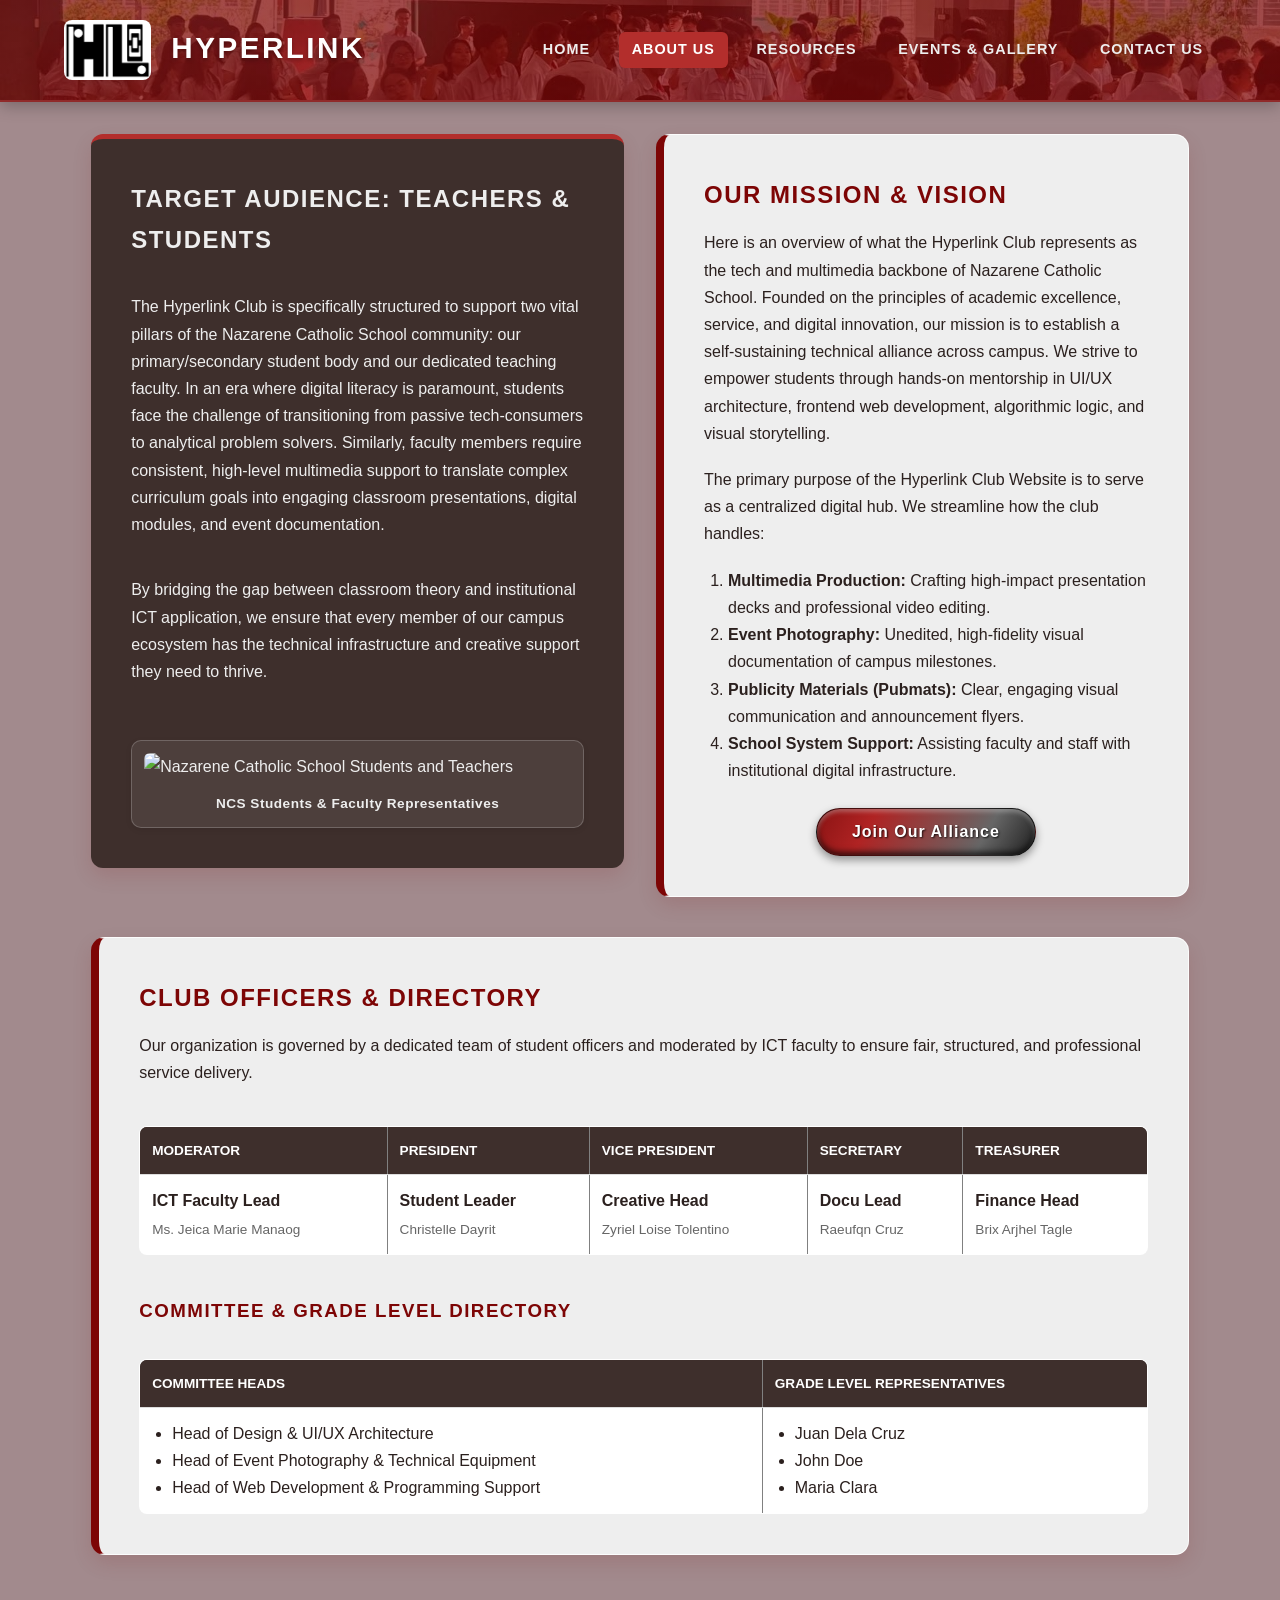
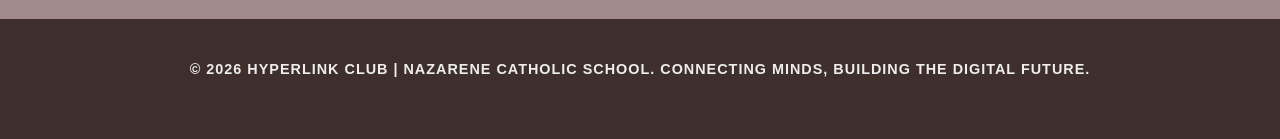
==== about.html @ ba9a2536 "Update about.html" ====
<!DOCTYPE html>
<html lang="en">

<head>
    <meta charset="UTF-8">
    <meta name="viewport" content="width=device-width, initial-scale=1.0">
    <title>About Us | Hyperlink Club</title>
    <link rel="stylesheet" href="styl.css">
</head>

<body>

    <header class="site-header header-title">
        <div class="nav-container">
            <h1 class="site-title">
                <img src="logo.png" alt="Hyperlink Logo" width="auto" height="60"
                    style="vertical-align: middle; margin-right: 10px; border-radius: 8px; box-shadow: var(--shadow-sm);">
                HYPERLINK
            </h1>
            <nav class="main-nav navbar">
                <ul>
                    <li><a href="index.html">Home</a></li>
                    <li><a href="about.html" class="active">About Us</a></li>
                    <li><a href="resource.html">Resources</a></li>
                    <li><a href="gallery.html">Events & Gallery</a></li>
                    <li><a href="contact.html">Contact Us</a></li>
                </ul>
            </nav>
        </div>
    </header>

    <main class="main-content">

        <section id="about" class="two-column-layout" style="margin-bottom: 2.5rem;">

            <div class="content-left"
                style="background-color: var(--charcoal-dark); color: var(--off-white); padding: 2.5rem; border-radius: 12px; box-shadow: var(--shadow-md); border-top: 5px solid var(--red-vibrant);">
                <h2 style="color: var(--off-white);">Target Audience: Teachers & Students</h2>
                <p style="color: var(--off-white);">
                    The Hyperlink Club is specifically structured to support two vital pillars of the Nazarene Catholic
                    School community: our primary/secondary student body and our dedicated teaching faculty. In an era
                    where digital literacy is paramount, students face the challenge of transitioning from passive
                    tech-consumers to analytical problem solvers. Similarly, faculty members require consistent,
                    high-level multimedia support to translate complex curriculum goals into engaging classroom
                    presentations, digital modules, and event documentation.
                </p>
                <p style="color: var(--off-white);">
                    By bridging the gap between classroom theory and institutional ICT application, we ensure that every
                    member of our campus ecosystem has the technical infrastructure and creative support they need to
                    thrive.
                </p>
                <div class="image-container"
                    style="margin-top: 1rem; background-color: rgba(255,255,255,0.08); border-color: rgba(255,255,255,0.2);">
                    <img src="https://scontent.fmnl44-1.fna.fbcdn.net/v/t39.99422-6/725733722_1021134697106529_4122902786500557405_n.png?stp=dst-jpg_tt6&cstp=mx1200x900&ctp=s1200x900&_nc_cat=109&_nc_map=urlgen_bucketless&ccb=1-7&_nc_sid=833d8c&_nc_eui2=AeGZJWx6mBWw-ZmhrmnK2mvR9m3RVGOwu8D2bdFUY7C7wHRscPJVz6vbrNh5SZqfnDd_zvJGqQI50biPmx8lauHF&_nc_ohc=qZi5-eGISecQ7kNvwGzKxgf&_nc_oc=Adq_o-GnCEReU8jndj3gsNJ2CH50PT7NxbwfXi5W77oTIHpeRg7wpluzEMVCXkVW3ty5-Pw9PQcCfEhXJAdJY5VG&_nc_zt=14&_nc_ht=scontent.fmnl44-1.fna&_nc_gid=laD3jkU8Zf3bAKfQllWPxQ&_nc_ss=7b2a8&oh=00_AQFoYLtXf6KvQq4LOKUpG3m71e-12HTDjsuNlLQ_g5bwVQ&oe=6A7E173C" alt="Nazarene Catholic School Students and Teachers">
                    <div class="gallery-caption" style="color: var(--off-white);">NCS Students & Faculty
                        Representatives</div>
                </div>
            </div>

            <div class="visual-right content-section" style="margin-bottom: 0; height: 100%;">
                <h2>Our Mission & Vision</h2>
                <p>
                    Here is an overview of what the Hyperlink Club represents as the tech and multimedia backbone of
                    Nazarene Catholic School. Founded on the principles of academic excellence, service, and digital
                    innovation, our mission is to establish a self-sustaining technical alliance across campus. We
                    strive to empower students through hands-on mentorship in UI/UX architecture, frontend web
                    development, algorithmic logic, and visual storytelling.
                </p>
                <p>
                    The primary purpose of the Hyperlink Club Website is to serve as a centralized digital hub. We
                    streamline how the club handles:
                </p>
                <ol style="margin-left: 1.5rem; margin-top: 0.5rem; margin-bottom: 1.5rem;">
                    <li><strong>Multimedia Production:</strong> Crafting high-impact presentation decks and professional
                        video editing.</li>
                    <li><strong>Event Photography:</strong> Unedited, high-fidelity visual documentation of campus
                        milestones.</li>
                    <li><strong>Publicity Materials (Pubmats):</strong> Clear, engaging visual communication and
                        announcement flyers.</li>
                    <li><strong>School System Support:</strong> Assisting faculty and staff with institutional digital
                        infrastructure.</li>
                </ol>
                <div style="text-align: center; width: 100%;">
                    <a href="contact.html"><button type="button" class="btn">Join Our Alliance</button></a>
                </div>
            </div>

        </section>

        <section id="officers" class="content-section">
            <h2>CLUB OFFICERS & DIRECTORY</h2>
            <p>Our organization is governed by a dedicated team of student officers and moderated by ICT faculty to
                ensure fair, structured, and professional service delivery.</p>

            <div style="overflow-x: auto; margin-top: 1.5rem; margin-bottom: 2.5rem;">
                <table border="1" cellpadding="12" style="width: 100%; border-collapse: collapse; text-align: left; background-color: #ffffff;">
                    <thead>
                        <tr style="background-color: var(--charcoal-dark); color: var(--off-white); ">
                            <th style="padding: 12px;">Moderator</th>
                            <th style="padding: 12px;">President</th>
                            <th style="padding: 12px;">Vice President</th>
                            <th style="padding: 12px;">Secretary</th>
                            <th style="padding: 12px;">Treasurer</th>
                        </tr>
                    </thead>
                    <tbody>
                        <tr>
                            <td style="padding: 12px;"><strong>ICT Faculty Lead</strong><br><span style="font-size: 0.85rem; color: #666;">Ms.
                                    Jeica Marie Manaog</span></td>
                            <td style="padding: 12px;"><strong>Student Leader</strong><br><span style="font-size: 0.85rem; color: #666;">
                                Christelle Dayrit</span></td>
                            <td style="padding: 12px;"><strong>Creative Head</strong><br><span style="font-size: 0.85rem; color: #666;">
                                Zyriel Loise Tolentino</span></td>
                            <td style="padding: 12px;"><strong>Docu Lead</strong><br><span style="font-size: 0.85rem; color: #666;">
                                Raeufqn Cruz</span></td>
                            <td style="padding: 12px;"><strong>Finance Head</strong><br><span style="font-size: 0.85rem; color: #666;">
                                Brix Arjhel Tagle</span></td>
                        </tr>
                    </tbody>
                </table>
            </div>

            <h3>Committee & Grade Level Directory</h3>
            <div style="overflow-x: auto; margin-top: 1rem;">
                <table border="1" cellpadding="12"
                    style="width: 100%; border-collapse: collapse; text-align: left; background-color: #ffffff;">
                    <thead>
                        <tr style="background-color: var(--charcoal-dark); color: var(--off-white);">
                            <th style="padding: 12px;">Committee Heads</th>
                            <th style="padding: 12px;">Grade Level Representatives</th>
                        </tr>
                    </thead>
                    <tbody>
                        <tr>
                            <td style="padding: 12px;">
                                <ul style="margin-left: 1.25rem;">
                                    <li>Head of Design & UI/UX Architecture</li>
                                    <li>Head of Event Photography & Technical Equipment</li>
                                    <li>Head of Web Development & Programming Support</li>
                                </ul>
                            </td>
                            <td style="padding: 12px;">
                                <ul style="margin-left: 1.25rem;">
                                    <li>Juan Dela Cruz</li>
                                    <li>John Doe</li>
                                    <li>Maria Clara</li>
                                </ul>
                            </td>
                        </tr>
                    </tbody>
                </table>
            </div>
        </section>

    </main>

    <footer
        style="background-color: var(--charcoal-dark); color: var(--off-white); text-align: center; padding: 2rem 5%; margin-top: 4rem;">
        <p id="foot">&copy; 2026 Hyperlink Club | Nazarene Catholic School. Connecting Minds, Building the Digital Future.</p>
    </footer>

</body>

</html>
---- styl.css ----
:root {
    /* Color Palette "Dito nalang kayo kumuha guys ng color codes 😊"*/
    --mauve-light: #bc727d;
    --mauve-taupe: #a28a8d;
    --charcoal-dark: #3e2f2c;
    --red-vibrant: #b32e2c;
    --red-deep: #7d0505;
    --off-white: #eeeeee;
    --pure-white: #ffffff;

    --shadow-sm: 0 2px 6px rgba(0, 0, 0, 0.08);
    --shadow-md: 0 8px 20px rgba(125, 5, 5, 0.12);
    --shadow-lg: 0 14px 30px rgba(125, 5, 5, 0.22);
    --transition-fast: 0.25s cubic-bezier(0.4, 0, 0.2, 1);
}

* {
    box-sizing: border-box;
    margin: 0;
    padding: 0;
}

body {
    font-family: "Lucida Sans", "Lucida Sans Regular", "Lucida Grande", Geneva, sans-serif;
    background-color: var(--mauve-taupe);
    color: #2b201e;
    line-height: 1.7;
    font-size: 16px;
    -webkit-font-smoothing: antialiased;
    overflow-x: hidden;
}

h1, h2, h3, h4, h5, h6 {
    font-family: "Lucida Sans", "Lucida Sans Regular", "Lucida Grande", Geneva, sans-serif;
    color: var(--red-deep);
    font-weight: 700;
    text-transform: uppercase;
    letter-spacing: 1.5px;
    margin-bottom: 0.85rem;
}

p {
    margin-bottom: 1.2rem;
    color: inherit;
}

a {
    color: inherit;
    text-decoration: none;
    transition: opacity var(--transition-fast);
}

/* HEADER & TOP NAVIGATION */
.site-header {
    background-color: var(--red-deep);
    color: var(--off-white);
    padding: 0; 
    position: sticky;
    top: 0;
    z-index: 1000;
    box-shadow: 0 4px 15px rgba(0, 0, 0, 0.25);
    border-bottom: 2px solid rgba(255, 255, 255, 0.15);
    width: 100%;
}

.nav-container {
    display: flex;
    justify-content: space-between;
    align-items: center;
    width: 100%;
    min-height: 90px; 
    padding: 1.25rem 5%; 

    /* Background Image & Overlay */
    background-image: 
        linear-gradient(rgba(125, 5, 5, 0.70), rgba(125, 5, 5, 0.70)), 
        url('event.jpg');
    background-size: cover;        
    background-position: center;     
    background-repeat: no-repeat;
    background-color: var(--red-deep);
}

.site-title {
    color: var(--pure-white);
    font-size: 1.85rem;
    font-weight: 700;
    text-transform: uppercase;
    letter-spacing: 2.5px;
    margin: 0;
    text-shadow: 0 2px 4px rgba(0, 0, 0, 0.3);
    white-space: nowrap; 
}

.main-nav ul {
    display: flex;
    list-style: none;
    gap: 1rem;
    align-items: center;
    margin: 0;
    padding: 0;
}

.main-nav a, #foot {
    color: var(--off-white);
    font-weight: 700;
    font-size: 0.9rem;
    text-transform: uppercase;
    letter-spacing: 1px;
    padding: 0.6rem 0.8rem;
    border-radius: 6px;
    transition: background-color var(--transition-fast), color var(--transition-fast);
    display: inline-block;
    white-space: nowrap; 
    line-height: 1.2; 
    text-align: center;
}

.main-nav a:hover,
.main-nav a.active {
    background-color: var(--red-vibrant);
    color: var(--pure-white);
}

/* BUTTON STYLES */
.btn,
button,
input[type="submit"],
input[type="button"] {
    position: relative;
    display: inline-block;
    padding: 0.85rem 2.2rem;
    font-family: "Lucida Sans", "Lucida Sans Regular", "Lucida Grande", Geneva, sans-serif;
    font-size: 1rem;
    font-weight: 800;
    text-transform: capitalize;
    letter-spacing: 1px;
    color: var(--pure-white);
    text-shadow: 1px 1px 2px rgba(0, 0, 0, 0.8);
    border: 1px solid rgba(0, 0, 0, 0.6); 
    border-radius: 25px; 
    cursor: pointer;
    overflow: hidden;
    z-index: 1;

    background: linear-gradient(120deg, #8a1313 0%, #b02323 25%, #666666 75%, #1f1f1f 100%);
    box-shadow:
        0 4px 8px rgba(0, 0, 0, 0.4), 
        inset 0 3px 4px rgba(255, 255, 255, 0.3), 
        inset 0 -3px 6px rgba(0, 0, 0, 0.7); 

    transition: transform 0.2s ease, box-shadow 0.2s ease, filter 0.2s ease;
}

.btn:hover,
button:hover,
input[type="submit"]:hover,
input[type="button"]:hover {
    filter: brightness(1.15);
    transform: translateY(-2px);
}

.btn:active,
button:active {
    transform: translateY(0);
}

/* MAIN LAYOUT */
.main-content {
    max-width: 1200px;
    margin: 2rem auto;
    padding: 0 4%;
}

.content-section {
    background-color: var(--off-white);
    color: #2b201e;
    padding: 2.5rem;
    border-radius: 14px;
    box-shadow: var(--shadow-md);
    margin-bottom: 2.5rem;
    border: 1px solid rgba(255, 255, 255, 0.8);
    border-left: 8px solid var(--red-deep);
}

/* DARK CARD */
.content-section.dark-card {
    background-color: var(--charcoal-dark);
    color: var(--off-white);
    border-left: 8px solid var(--red-vibrant);
}

.content-section.dark-card h1,
.content-section.dark-card h2,
.content-section.dark-card h3 {
    color: var(--off-white);
}

/* GALLERY & CARDS */
.image-container,
.gallery-card {
    background-color: var(--pure-white);
    padding: 0.75rem;
    border-radius: 10px;
    box-shadow: var(--shadow-sm);
    border: 1px solid rgba(0, 0, 0, 0.05);
    width: 100%;
    transition: transform var(--transition-fast), box-shadow var(--transition-fast);
}

.image-container img,
.gallery-card img {
    width: 100%;
    height: auto;
    display: block;
    border-radius: 6px;
    object-fit: cover;
}

.gallery-caption {
    margin-top: 0.75rem;
    font-size: 0.85rem;
    font-weight: 700;
    text-align: center;
    color: var(--red-deep);
    letter-spacing: 0.5px;
}

/* TWO-COLUMN LAYOUT */
.two-column-layout {
    display: grid;
    grid-template-columns: 1fr 1fr;
    gap: 2rem;
    align-items: start;
}

.content-left, .content-right {
    display: flex;
    flex-direction: column;
    gap: 1.2rem;
}

/* TABLE STYLING */
table {
    width: 100%;
    border-collapse: collapse;
    margin-top: 1rem;
    background-color: var(--pure-white);
    border-radius: 8px;
    overflow: hidden;
}

th, td {
    padding: 0.75rem 1rem;
    text-align: left;
    border-bottom: 1px solid #ddd;
}

th {
    background-color: var(--charcoal-dark);
    color: var(--pure-white);
    font-size: 0.85rem;
    text-transform: uppercase;
}

/* RESPONSIVE DESIGN */
@media screen and (max-width: 768px) {
    .nav-container {
        flex-direction: column;
        gap: 1rem;
        padding: 1rem;
        text-align: center;
    }

    .site-title {
        font-size: 1.5rem;
    }

    .main-nav ul {
        flex-wrap: wrap;
        justify-content: center;
        gap: 0.5rem;
    }

    .main-nav a {
        font-size: 0.8rem;
        padding: 0.4rem 0.6rem;
    }

    .two-column-layout {
        grid-template-columns: 1fr;
        gap: 1.5rem;
    }

    .content-section {
        padding: 1.5rem 1.25rem;
        border-left-width: 5px;
    }

    table {
        display: block;
        overflow-x: auto;
        white-space: nowrap;
    }
}
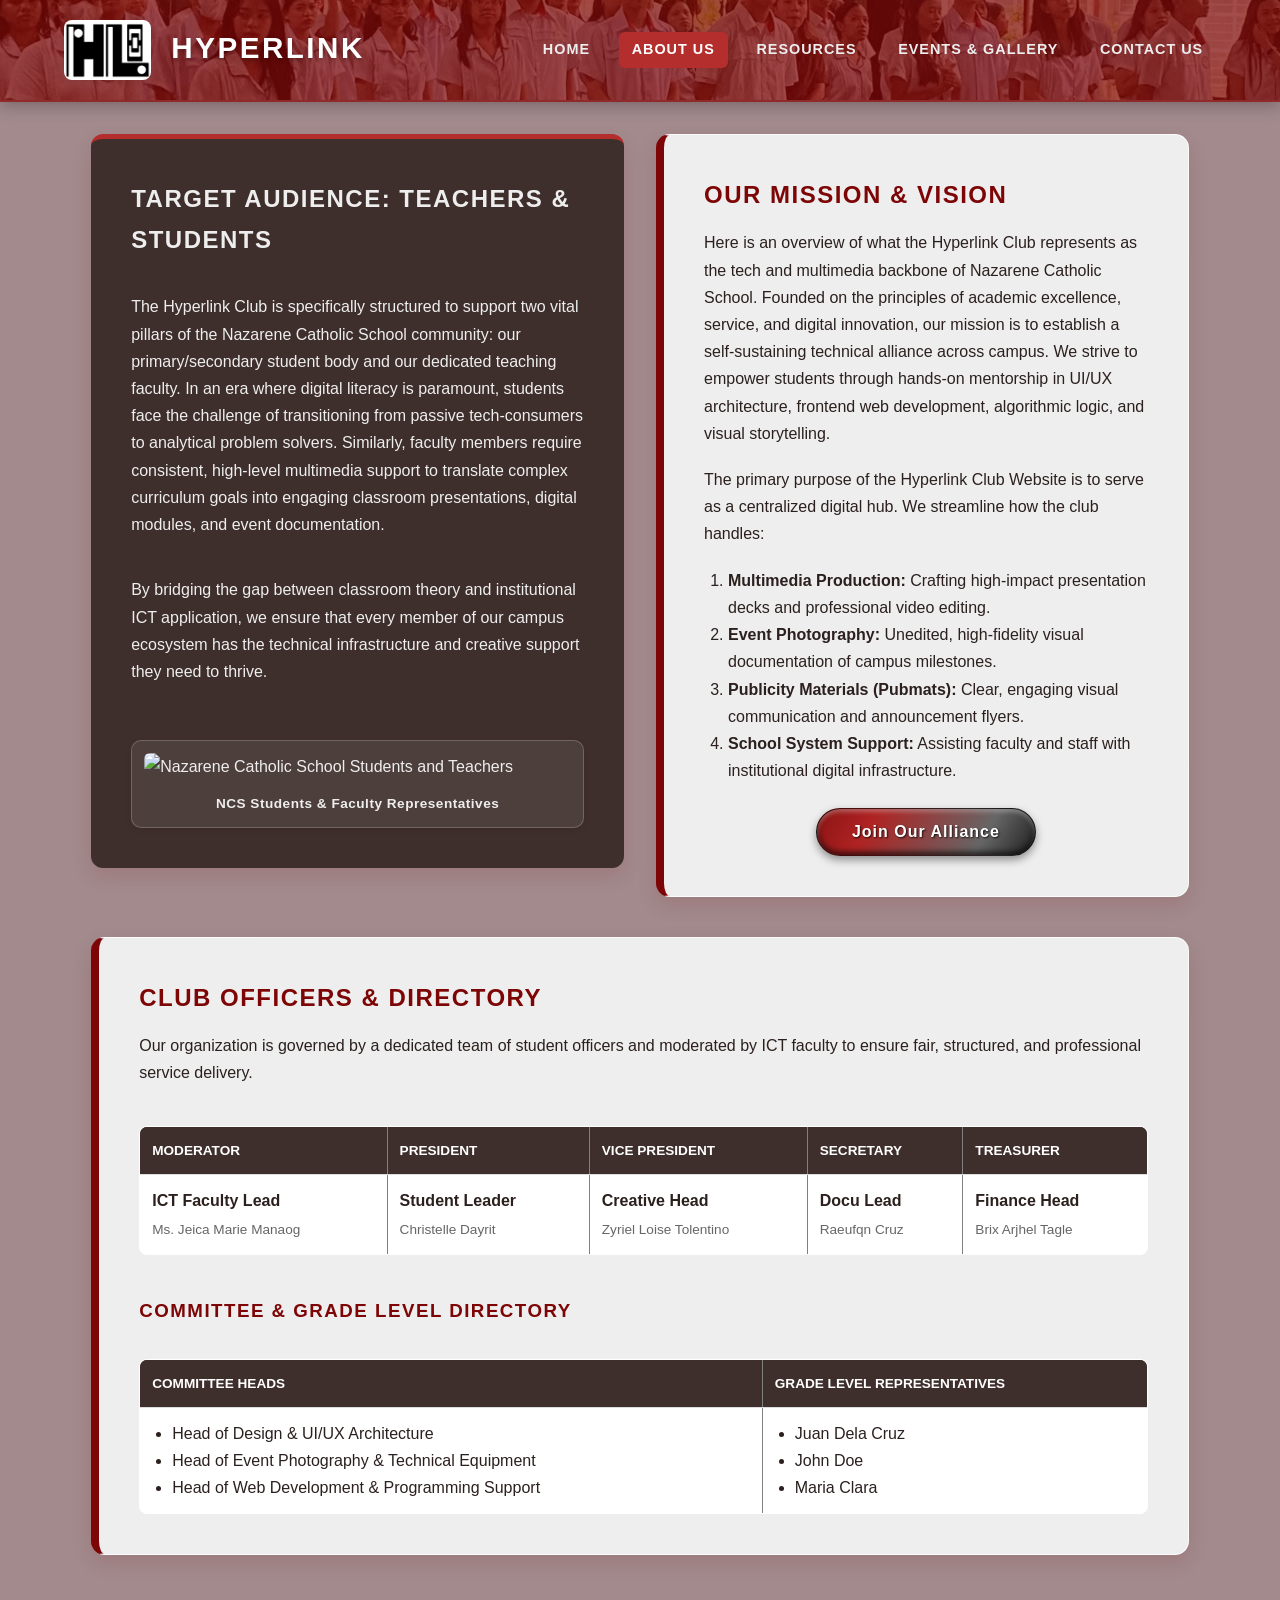
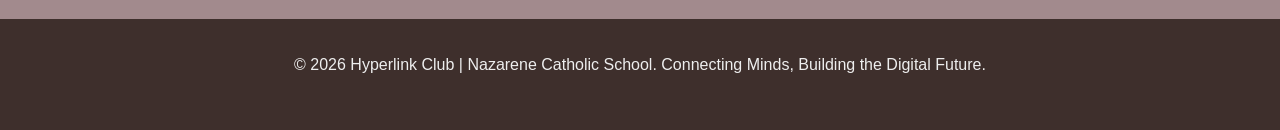
==== commit 057a108f: "Update about.html" ====
--- a/about.html
+++ b/about.html
@@ -5,6 +5,7 @@
     <meta charset="UTF-8">
     <meta name="viewport" content="width=device-width, initial-scale=1.0">
     <title>About Us | Hyperlink Club</title>
+    <link rel="icon" type="image/png" href="favicon.png">
     <link rel="stylesheet" href="styl.css">
 </head>
 
--- a/styl.css
+++ b/styl.css
@@ -70,11 +70,11 @@
     width: 100%;
     min-height: 90px; 
     padding: 1.25rem 5%; 
-
-    /* Background Image & Overlay */
+    
+    /*Overlay*/
     background-image: 
         linear-gradient(rgba(125, 5, 5, 0.70), rgba(125, 5, 5, 0.70)), 
-        url('event.jpg');
+        url('nav.jpg');
     background-size: cover;        
     background-position: center;     
     background-repeat: no-repeat;
@@ -101,7 +101,7 @@
     padding: 0;
 }
 
-.main-nav a, #foot {
+.main-nav a {
     color: var(--off-white);
     font-weight: 700;
     font-size: 0.9rem;
@@ -183,7 +183,7 @@
     border-left: 8px solid var(--red-deep);
 }
 
-/* DARK CARD */
+/* Brown CARD */
 .content-section.dark-card {
     background-color: var(--charcoal-dark);
     color: var(--off-white);
@@ -206,6 +206,13 @@
     border: 1px solid rgba(0, 0, 0, 0.05);
     width: 100%;
     transition: transform var(--transition-fast), box-shadow var(--transition-fast);
+    overflow: hidden; 
+}
+
+.image-container:hover,
+.gallery-card:hover {
+    transform: translateY(-5px);
+    box-shadow: var(--shadow-lg);
 }
 
 .image-container img,
@@ -215,6 +222,13 @@
     display: block;
     border-radius: 6px;
     object-fit: cover;
+    transition: transform var(--transition-fast); /* Smooth zoom transition */
+}
+
+/* Zooms the image */
+.image-container:hover img,
+.gallery-card:hover img {
+    transform: scale(1.05);
 }
 
 .gallery-caption {
@@ -263,7 +277,6 @@
     text-transform: uppercase;
 }
 
-/* RESPONSIVE DESIGN */
 @media screen and (max-width: 768px) {
     .nav-container {
         flex-direction: column;
@@ -302,4 +315,12 @@
         overflow-x: auto;
         white-space: nowrap;
     }
-}
+    #logo-meaning .gallery-card {
+        width: 100% !important;
+        max-width: 100% !important;
+    }
+
+    #logo-meaning .gallery-card img {
+        max-height: 350px;
+    }
+}
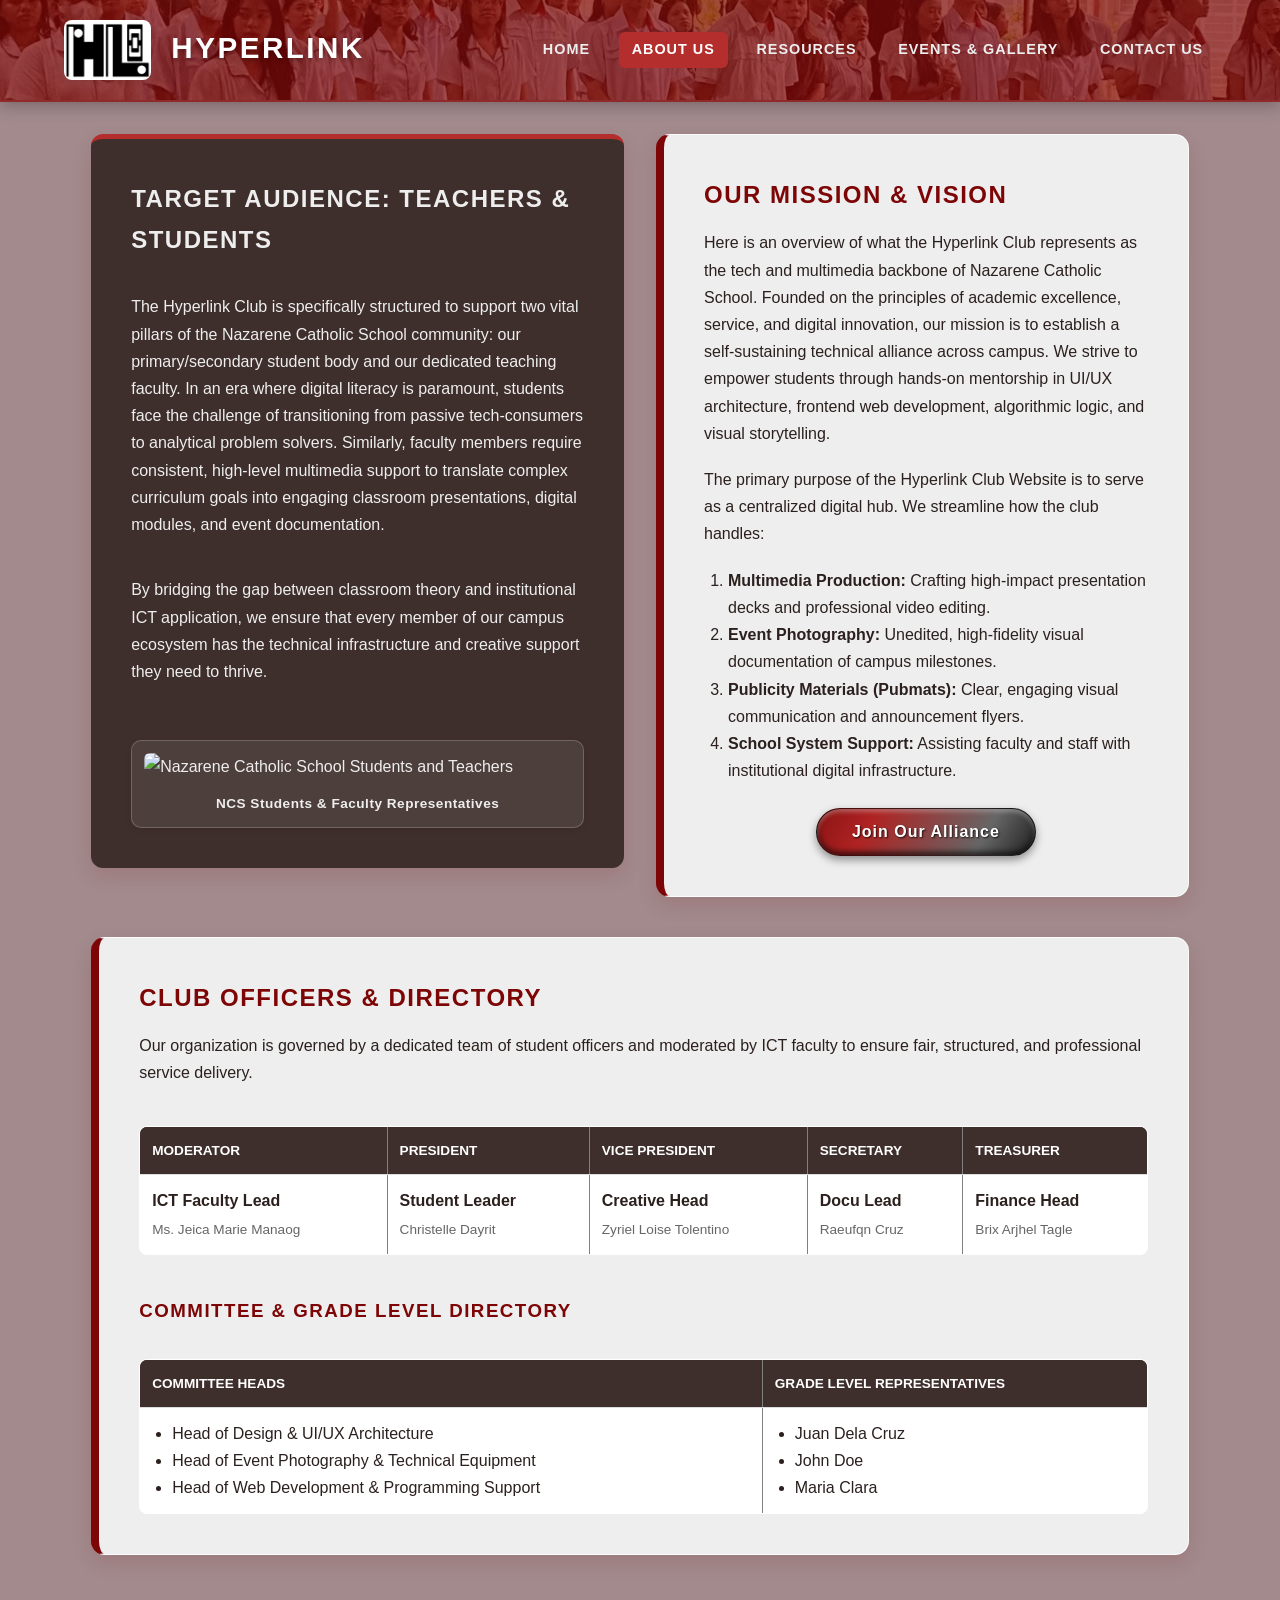
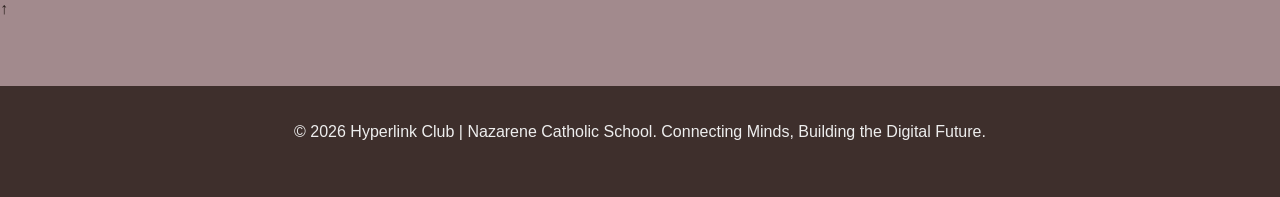
==== commit 1711945d: "Update about.html" ====
--- a/about.html
+++ b/about.html
@@ -20,7 +20,7 @@
             </h1>
             <nav class="main-nav navbar">
                 <ul>
-                    <li><a href="index.html">Home</a></li>
+                    <li><a href="/hyperlink/">Home</a></li>
                     <li><a href="about.html" class="active">About Us</a></li>
                     <li><a href="resource.html">Resources</a></li>
                     <li><a href="gallery.html">Events & Gallery</a></li>
@@ -154,7 +154,7 @@
         </section>
 
     </main>
-
+<a href="#top" class="back-to-top">↑</a>
     <footer
         style="background-color: var(--charcoal-dark); color: var(--off-white); text-align: center; padding: 2rem 5%; margin-top: 4rem;">
         <p id="foot">&copy; 2026 Hyperlink Club | Nazarene Catholic School. Connecting Minds, Building the Digital Future.</p>
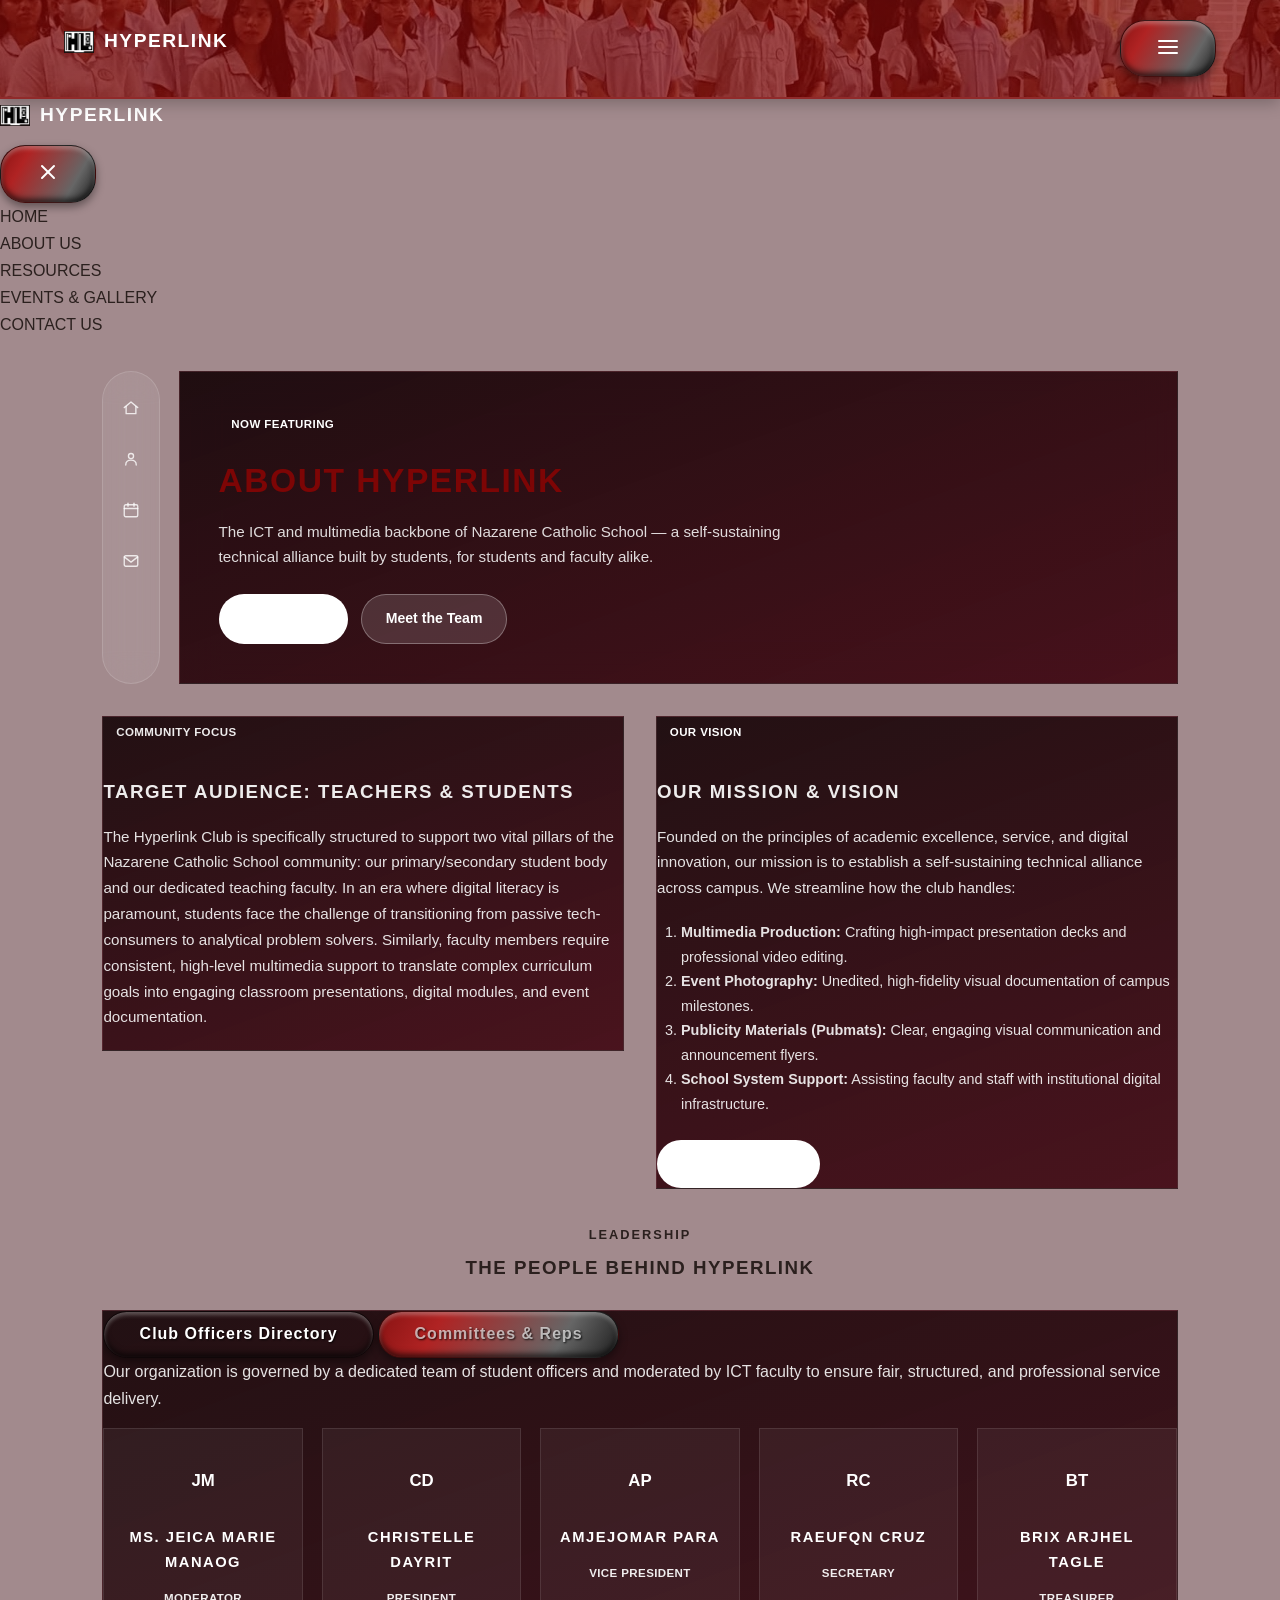
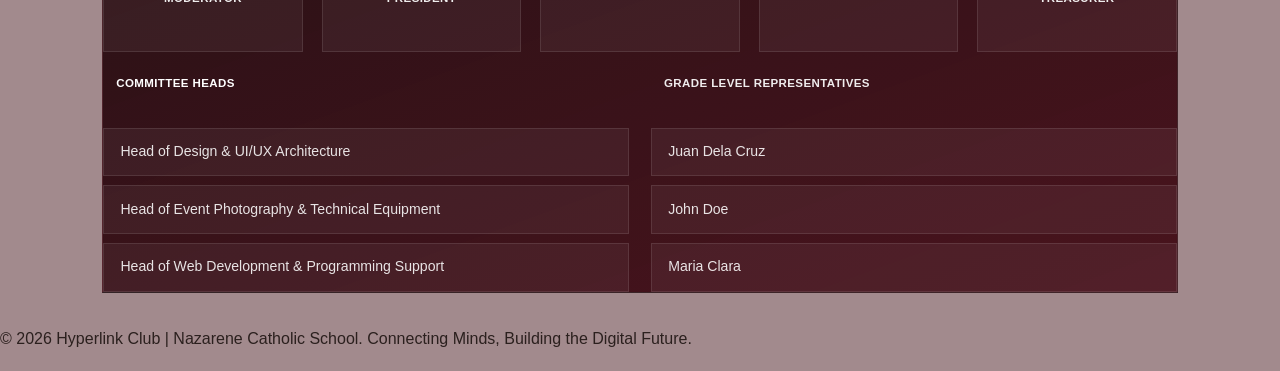
==== commit 6d1c231d: "Update about.html" ====
--- a/about.html
+++ b/about.html
@@ -1,165 +1,294 @@
 <!DOCTYPE html>
 <html lang="en">
-
 <head>
-    <meta charset="UTF-8">
-    <meta name="viewport" content="width=device-width, initial-scale=1.0">
-    <title>About Us | Hyperlink Club</title>
-    <link rel="icon" type="image/png" href="favicon.png">
-    <link rel="stylesheet" href="styl.css">
+  <meta charset="utf-8">
+  <meta name="viewport" content="width=device-width, initial-scale=1.0">
+  <title>About | Hyperlink Club</title>
+  <link href="styl.css" rel="stylesheet">
+  <script defer src="script.js"></script>
+
+  <style>
+    .section-label {
+      text-align: center; text-transform: uppercase; letter-spacing: 2px;
+      font-size: .8rem; font-weight: bold; color: var(--maroon-primary);
+      margin: 2.2rem 0 .4rem;
+    }
+    .section-title { text-align: center; margin-bottom: 1.6rem; color: var(--maroon-deep); }
+
+    /* ---------- Floating hero + dock ---------- */
+    .spatial-hero { display: flex; gap: 1.2rem; align-items: stretch; margin-bottom: 2rem; }
+
+    .spatial-dock {
+      display: flex; flex-direction: column; gap: .8rem;
+      background: rgba(255,255,255,0.07);
+      backdrop-filter: blur(14px); -webkit-backdrop-filter: blur(14px);
+      border: 1px solid rgba(255,255,255,0.14);
+      border-radius: 999px; padding: 1.1rem .55rem; align-items: center;
+      box-shadow: var(--glass-shadow);
+    }
+    .spatial-dock a {
+      width: 38px; height: 38px; border-radius: 50%;
+      display: flex; align-items: center; justify-content: center;
+      color: rgba(255,255,255,0.8); transition: var(--transition);
+    }
+    .spatial-dock a:hover { background: var(--maroon-vibrant); color: #fff; }
+
+    .spatial-hero-content {
+      flex: 1; position: relative; overflow: hidden; min-height: 300px;
+      display: flex; flex-direction: column; justify-content: center;
+      padding: 2.4rem; border-radius: var(--radius-lg); color: #fff;
+      background: linear-gradient(160deg, rgba(20,3,6,0.92), rgba(59,0,11,0.88));
+      backdrop-filter: blur(18px); -webkit-backdrop-filter: blur(18px);
+      border: 1px solid rgba(255,255,255,0.08); box-shadow: var(--glass-shadow);
+    }
+    .spatial-hero-content::before,
+    .spatial-hero-content::after {
+      content: ""; position: absolute; width: 280px; height: 280px;
+      border-radius: 50%; filter: blur(75px); z-index: 0;
+    }
+    .spatial-hero-content::before { background: var(--maroon-vibrant); opacity: .5; top: -70px; right: -50px; }
+    .spatial-hero-content::after  { background: var(--maroon-light);   opacity: .16; bottom: -90px; left: 8%; }
+    .spatial-hero-content > * { position: relative; z-index: 1; }
+    .spatial-hero-content h2 { font-size: 2.1rem; margin: .8rem 0 .6rem; }
+    .spatial-hero-content p  { color: rgba(255,255,255,0.85); max-width: 600px; font-size: .95rem; margin-bottom: 1.5rem; }
+
+    /* ---------- Chips / tags ---------- */
+    .chip {
+      display: inline-flex; align-items: center; gap: .4rem;
+      padding: .3rem .8rem; border-radius: 999px; font-size: .72rem;
+      font-weight: bold; letter-spacing: .4px; text-transform: uppercase;
+      width: fit-content;
+    }
+    .chip-vibrant { background: var(--maroon-vibrant); color: #fff; }
+    .chip-primary { background: var(--maroon-primary); color: #fff; }
+    .chip-cream   { background: var(--maroon-light);   color: var(--maroon-deep); }
+
+    /* ---------- Pill buttons ---------- */
+    .pill-actions { display: flex; gap: .8rem; flex-wrap: wrap; }
+    .pill-btn {
+      display: inline-flex; align-items: center; gap: .5rem;
+      padding: .75rem 1.5rem; border-radius: 999px; font-weight: bold;
+      font-size: .88rem; text-decoration: none; border: none; cursor: pointer;
+      transition: var(--transition);
+    }
+    .pill-btn.solid { background: #fff; color: var(--maroon-deep); }
+    .pill-btn.ghost { background: rgba(255,255,255,0.14); color: #fff; border: 1px solid rgba(255,255,255,0.3); }
+    .pill-btn:hover { transform: translateY(-2px); }
+
+    /* ---------- Dark floating info panels ---------- */
+    .glass-panel.spatial-panel {
+      position: relative; overflow: hidden;
+      background: linear-gradient(160deg, rgba(20,3,6,0.9), rgba(59,0,11,0.86));
+      color: rgba(255,255,255,0.92);
+      border: 1px solid rgba(255,255,255,0.08);
+    }
+    .glass-panel.spatial-panel::before {
+      content: ""; position: absolute; width: 180px; height: 180px;
+      border-radius: 50%; background: var(--maroon-vibrant); opacity: .22;
+      filter: blur(60px); top: -50px; right: -30px; z-index: 0; pointer-events: none;
+    }
+    .glass-panel.spatial-panel > * { position: relative; z-index: 1; }
+    .glass-panel.spatial-panel p,
+    .glass-panel.spatial-panel li,
+    .glass-panel.spatial-panel strong { color: rgba(255,255,255,0.88); }
+    .glass-panel.spatial-panel .chip { margin-bottom: 1rem; }
+    .glass-panel.spatial-panel .tab-btn { color: rgba(255,255,255,0.65); }
+    .glass-panel.spatial-panel .tab-btn.active { background: var(--maroon-vibrant); color: #fff; }
+    .glass-panel.spatial-panel .tab-buttons { border-bottom-color: rgba(255,255,255,0.12); }
+
+    /* ---------- Officer "cast" cards ---------- */
+    .cast-grid { display: grid; grid-template-columns: repeat(auto-fit, minmax(170px, 1fr)); gap: 1.2rem; margin-top: 1rem; }
+    .cast-card {
+      background: rgba(255,255,255,0.05); border: 1px solid rgba(255,255,255,0.1);
+      border-radius: var(--radius-md); padding: 1.4rem 1rem; text-align: center;
+      transition: var(--transition);
+    }
+    .cast-card:hover { transform: translateY(-4px); box-shadow: var(--glass-shadow); }
+    .cast-avatar {
+      width: 60px; height: 60px; border-radius: 50%; margin: 0 auto .8rem;
+      display: flex; align-items: center; justify-content: center;
+      color: #fff; font-weight: bold; font-size: 1.05rem;
+    }
+    .cast-card h5 { font-size: .92rem; margin-bottom: .5rem; color: #fff; }
+    .cast-card .chip { margin: 0 auto; }
+
+    /* ---------- Committee lists ---------- */
+    .committee-grid { display: grid; grid-template-columns: repeat(auto-fit, minmax(240px, 1fr)); gap: 1.4rem; margin-top: 1rem; }
+    .committee-list { list-style: none; display: flex; flex-direction: column; gap: .6rem; margin-top: .8rem; }
+    .committee-list li {
+      background: rgba(255,255,255,0.05); border: 1px solid rgba(255,255,255,0.1);
+      border-radius: var(--radius-sm); padding: .7rem 1rem; font-size: .88rem;
+    }
+
+    /* ---------- Responsive ---------- */
+    @media (max-width: 760px) {
+      .spatial-hero { flex-direction: column; }
+      .spatial-dock { flex-direction: row; width: fit-content; margin: 0 auto; border-radius: 999px; }
+      .spatial-hero-content { padding: 1.8rem; min-height: auto; }
+      .spatial-hero-content h2 { font-size: 1.6rem; }
+    }
+  </style>
 </head>
-
 <body>
-
-    <header class="site-header header-title">
-        <div class="nav-container">
-            <h1 class="site-title">
-                <img src="logo.png" alt="Hyperlink Logo" width="auto" height="60"
-                    style="vertical-align: middle; margin-right: 10px; border-radius: 8px; box-shadow: var(--shadow-sm);">
-                HYPERLINK
-            </h1>
-            <nav class="main-nav navbar">
-                <ul>
-                    <li><a href="/hyperlink/">Home</a></li>
-                    <li><a href="about.html" class="active">About Us</a></li>
-                    <li><a href="resource.html">Resources</a></li>
-                    <li><a href="gallery.html">Events & Gallery</a></li>
-                    <li><a href="contact.html">Contact Us</a></li>
-                </ul>
-            </nav>
+  <header class="site-header">
+  <div class="nav-container">
+    <h1 style="color:#fff; font-size:1.2rem; display:flex; align-items:center; gap:10px;">
+      <img src="logo.png" alt="HL Logo" style="width:30px;"> HYPERLINK
+    </h1>
+    
+    <!-- Hamburger Button -->
+    <button class="hamburger-btn" aria-label="Open Menu">
+      <svg width="24" height="24" viewBox="0 0 24 24" fill="none" stroke="currentColor" stroke-width="2" stroke-linecap="round" stroke-linejoin="round">
+        <line x1="3" y1="12" x2="21" y2="12"></line>
+        <line x1="3" y1="6" x2="21" y2="6"></line>
+        <line x1="3" y1="18" x2="21" y2="18"></line>
+      </svg>
+    </button>
+  </div>
+</header>
+
+<!-- Full-Screen Overlay Menu -->
+<div class="overlay-menu">
+  <div class="overlay-header">
+    <h1 style="color:#fff; font-size:1.2rem; display:flex; align-items:center; gap:10px;">
+      <img src="logo.png" alt="HL Logo" style="width:30px;"> HYPERLINK
+    </h1>
+    <button class="close-btn" aria-label="Close Menu">
+      <svg width="24" height="24" viewBox="0 0 24 24" fill="none" stroke="currentColor" stroke-width="2" stroke-linecap="round" stroke-linejoin="round">
+        <line x1="18" y1="6" x2="6" y2="18"></line>
+        <line x1="6" y1="6" x2="18" y2="18"></line>
+      </svg>
+    </button>
+  </div>
+  <nav class="overlay-nav">
+    <ul>
+      <!-- Note: Move the class="active" depending on the current file -->
+      <li><a href="index.html">HOME</a></li>
+      <li><a href="about.html" class="active">ABOUT US</a></li>
+      <li><a href="resource.html">RESOURCES</a></li>
+      <li><a href="gallery.html">EVENTS & GALLERY</a></li>
+      <li><a href="contact.html">CONTACT US</a></li>
+    </ul>
+  </nav>
+</div>
+
+
+  <main class="main-content">
+    <section class="spatial-hero">
+      <nav class="spatial-dock" aria-label="Quick links">
+        <a href="index.html" title="Home">
+          <svg width="18" height="18" viewBox="0 0 24 24" fill="none" stroke="currentColor" stroke-width="1.8" stroke-linecap="round" stroke-linejoin="round"><path d="M3 11.5L12 4l9 7.5"/><path d="M5.5 10v9.5h13V10"/></svg>
+        </a>
+        <a href="#officers-directory" title="Meet the Officers">
+          <svg width="18" height="18" viewBox="0 0 24 24" fill="none" stroke="currentColor" stroke-width="1.8" stroke-linecap="round" stroke-linejoin="round"><circle cx="12" cy="8" r="3.4"/><path d="M5 20c0-4 3-6.5 7-6.5s7 2.5 7 6.5"/></svg>
+        </a>
+        <a href="gallery.html" title="Events & Gallery">
+          <svg width="18" height="18" viewBox="0 0 24 24" fill="none" stroke="currentColor" stroke-width="1.8" stroke-linecap="round" stroke-linejoin="round"><rect x="3" y="5" width="18" height="16" rx="2"/><line x1="3" y1="10" x2="21" y2="10"/><line x1="8" y1="3" x2="8" y2="7"/><line x1="16" y1="3" x2="16" y2="7"/></svg>
+        </a>
+        <a href="contact.html" title="Contact Us">
+          <svg width="18" height="18" viewBox="0 0 24 24" fill="none" stroke="currentColor" stroke-width="1.8" stroke-linecap="round" stroke-linejoin="round"><rect x="3" y="5" width="18" height="14" rx="2"/><path d="M3 6.5l9 7 9-7"/></svg>
+        </a>
+      </nav>
+
+      <div class="spatial-hero-content">
+        <span class="chip chip-vibrant">Now Featuring</span>
+        <h2>About Hyperlink</h2>
+        <p>The ICT and multimedia backbone of Nazarene Catholic School — a self-sustaining technical alliance built by students, for students and faculty alike.</p>
+        <div class="pill-actions">
+          <a href="#mission" class="pill-btn solid">Our Mission</a>
+          <a href="#officers-directory" class="pill-btn ghost">Meet the Team</a>
         </div>
-    </header>
-
-    <main class="main-content">
-
-        <section id="about" class="two-column-layout" style="margin-bottom: 2.5rem;">
-
-            <div class="content-left"
-                style="background-color: var(--charcoal-dark); color: var(--off-white); padding: 2.5rem; border-radius: 12px; box-shadow: var(--shadow-md); border-top: 5px solid var(--red-vibrant);">
-                <h2 style="color: var(--off-white);">Target Audience: Teachers & Students</h2>
-                <p style="color: var(--off-white);">
-                    The Hyperlink Club is specifically structured to support two vital pillars of the Nazarene Catholic
-                    School community: our primary/secondary student body and our dedicated teaching faculty. In an era
-                    where digital literacy is paramount, students face the challenge of transitioning from passive
-                    tech-consumers to analytical problem solvers. Similarly, faculty members require consistent,
-                    high-level multimedia support to translate complex curriculum goals into engaging classroom
-                    presentations, digital modules, and event documentation.
-                </p>
-                <p style="color: var(--off-white);">
-                    By bridging the gap between classroom theory and institutional ICT application, we ensure that every
-                    member of our campus ecosystem has the technical infrastructure and creative support they need to
-                    thrive.
-                </p>
-                <div class="image-container"
-                    style="margin-top: 1rem; background-color: rgba(255,255,255,0.08); border-color: rgba(255,255,255,0.2);">
-                    <img src="https://scontent.fmnl44-1.fna.fbcdn.net/v/t39.99422-6/725733722_1021134697106529_4122902786500557405_n.png?stp=dst-jpg_tt6&cstp=mx1200x900&ctp=s1200x900&_nc_cat=109&_nc_map=urlgen_bucketless&ccb=1-7&_nc_sid=833d8c&_nc_eui2=AeGZJWx6mBWw-ZmhrmnK2mvR9m3RVGOwu8D2bdFUY7C7wHRscPJVz6vbrNh5SZqfnDd_zvJGqQI50biPmx8lauHF&_nc_ohc=qZi5-eGISecQ7kNvwGzKxgf&_nc_oc=Adq_o-GnCEReU8jndj3gsNJ2CH50PT7NxbwfXi5W77oTIHpeRg7wpluzEMVCXkVW3ty5-Pw9PQcCfEhXJAdJY5VG&_nc_zt=14&_nc_ht=scontent.fmnl44-1.fna&_nc_gid=laD3jkU8Zf3bAKfQllWPxQ&_nc_ss=7b2a8&oh=00_AQFoYLtXf6KvQq4LOKUpG3m71e-12HTDjsuNlLQ_g5bwVQ&oe=6A7E173C" alt="Nazarene Catholic School Students and Teachers">
-                    <div class="gallery-caption" style="color: var(--off-white);">NCS Students & Faculty
-                        Representatives</div>
-                </div>
-            </div>
-
-            <div class="visual-right content-section" style="margin-bottom: 0; height: 100%;">
-                <h2>Our Mission & Vision</h2>
-                <p>
-                    Here is an overview of what the Hyperlink Club represents as the tech and multimedia backbone of
-                    Nazarene Catholic School. Founded on the principles of academic excellence, service, and digital
-                    innovation, our mission is to establish a self-sustaining technical alliance across campus. We
-                    strive to empower students through hands-on mentorship in UI/UX architecture, frontend web
-                    development, algorithmic logic, and visual storytelling.
-                </p>
-                <p>
-                    The primary purpose of the Hyperlink Club Website is to serve as a centralized digital hub. We
-                    streamline how the club handles:
-                </p>
-                <ol style="margin-left: 1.5rem; margin-top: 0.5rem; margin-bottom: 1.5rem;">
-                    <li><strong>Multimedia Production:</strong> Crafting high-impact presentation decks and professional
-                        video editing.</li>
-                    <li><strong>Event Photography:</strong> Unedited, high-fidelity visual documentation of campus
-                        milestones.</li>
-                    <li><strong>Publicity Materials (Pubmats):</strong> Clear, engaging visual communication and
-                        announcement flyers.</li>
-                    <li><strong>School System Support:</strong> Assisting faculty and staff with institutional digital
-                        infrastructure.</li>
-                </ol>
-                <div style="text-align: center; width: 100%;">
-                    <a href="contact.html"><button type="button" class="btn">Join Our Alliance</button></a>
-                </div>
-            </div>
-
-        </section>
-
-        <section id="officers" class="content-section">
-            <h2>CLUB OFFICERS & DIRECTORY</h2>
-            <p>Our organization is governed by a dedicated team of student officers and moderated by ICT faculty to
-                ensure fair, structured, and professional service delivery.</p>
-
-            <div style="overflow-x: auto; margin-top: 1.5rem; margin-bottom: 2.5rem;">
-                <table border="1" cellpadding="12" style="width: 100%; border-collapse: collapse; text-align: left; background-color: #ffffff;">
-                    <thead>
-                        <tr style="background-color: var(--charcoal-dark); color: var(--off-white); ">
-                            <th style="padding: 12px;">Moderator</th>
-                            <th style="padding: 12px;">President</th>
-                            <th style="padding: 12px;">Vice President</th>
-                            <th style="padding: 12px;">Secretary</th>
-                            <th style="padding: 12px;">Treasurer</th>
-                        </tr>
-                    </thead>
-                    <tbody>
-                        <tr>
-                            <td style="padding: 12px;"><strong>ICT Faculty Lead</strong><br><span style="font-size: 0.85rem; color: #666;">Ms.
-                                    Jeica Marie Manaog</span></td>
-                            <td style="padding: 12px;"><strong>Student Leader</strong><br><span style="font-size: 0.85rem; color: #666;">
-                                Christelle Dayrit</span></td>
-                            <td style="padding: 12px;"><strong>Creative Head</strong><br><span style="font-size: 0.85rem; color: #666;">
-                                Zyriel Loise Tolentino</span></td>
-                            <td style="padding: 12px;"><strong>Docu Lead</strong><br><span style="font-size: 0.85rem; color: #666;">
-                                Raeufqn Cruz</span></td>
-                            <td style="padding: 12px;"><strong>Finance Head</strong><br><span style="font-size: 0.85rem; color: #666;">
-                                Brix Arjhel Tagle</span></td>
-                        </tr>
-                    </tbody>
-                </table>
-            </div>
-
-            <h3>Committee & Grade Level Directory</h3>
-            <div style="overflow-x: auto; margin-top: 1rem;">
-                <table border="1" cellpadding="12"
-                    style="width: 100%; border-collapse: collapse; text-align: left; background-color: #ffffff;">
-                    <thead>
-                        <tr style="background-color: var(--charcoal-dark); color: var(--off-white);">
-                            <th style="padding: 12px;">Committee Heads</th>
-                            <th style="padding: 12px;">Grade Level Representatives</th>
-                        </tr>
-                    </thead>
-                    <tbody>
-                        <tr>
-                            <td style="padding: 12px;">
-                                <ul style="margin-left: 1.25rem;">
-                                    <li>Head of Design & UI/UX Architecture</li>
-                                    <li>Head of Event Photography & Technical Equipment</li>
-                                    <li>Head of Web Development & Programming Support</li>
-                                </ul>
-                            </td>
-                            <td style="padding: 12px;">
-                                <ul style="margin-left: 1.25rem;">
-                                    <li>Juan Dela Cruz</li>
-                                    <li>John Doe</li>
-                                    <li>Maria Clara</li>
-                                </ul>
-                            </td>
-                        </tr>
-                    </tbody>
-                </table>
-            </div>
-        </section>
-
-    </main>
-<a href="#top" class="back-to-top">↑</a>
-    <footer
-        style="background-color: var(--charcoal-dark); color: var(--off-white); text-align: center; padding: 2rem 5%; margin-top: 4rem;">
-        <p id="foot">&copy; 2026 Hyperlink Club | Nazarene Catholic School. Connecting Minds, Building the Digital Future.</p>
-    </footer>
-
+      </div>
+    </section>
+
+    <div class="two-column-layout">
+      <div class="glass-panel dark spatial-panel">
+        <span class="chip chip-cream">Community Focus</span>
+        <h3 style="color:var(--maroon-light); margin:.8rem 0 1rem;">TARGET AUDIENCE: TEACHERS & STUDENTS</h3>
+        <p style="font-size:0.95rem;">The Hyperlink Club is specifically structured to support two vital pillars of the Nazarene Catholic School community: our primary/secondary student body and our dedicated teaching faculty. In an era where digital literacy is paramount, students face the challenge of transitioning from passive tech-consumers to analytical problem solvers. Similarly, faculty members require consistent, high-level multimedia support to translate complex curriculum goals into engaging classroom presentations, digital modules, and event documentation.</p>
+      </div>
+
+      <div id="mission" class="glass-panel tab-container spatial-panel">
+        <span class="chip chip-vibrant">Our Vision</span>
+        <h3 style="color:var(--maroon-light); margin:.8rem 0 1rem;">OUR MISSION & VISION</h3>
+        <p style="font-size:0.95rem;">Founded on the principles of academic excellence, service, and digital innovation, our mission is to establish a self-sustaining technical alliance across campus. We streamline how the club handles:</p>
+        <ol style="margin:1rem 0 1.5rem 1.5rem; font-size:0.9rem;">
+          <li><strong>Multimedia Production:</strong> Crafting high-impact presentation decks and professional video editing.</li>
+          <li><strong>Event Photography:</strong> Unedited, high-fidelity visual documentation of campus milestones.</li>
+          <li><strong>Publicity Materials (Pubmats):</strong> Clear, engaging visual communication and announcement flyers.</li>
+          <li><strong>School System Support:</strong> Assisting faculty and staff with institutional digital infrastructure.</li>
+        </ol>
+        <a href="contact.html" class="pill-btn solid">Join Our Alliance</a>
+      </div>
+    </div>
+
+    <p class="section-label">Leadership</p>
+    <h3 class="section-title">The People Behind Hyperlink</h3>
+
+    <!-- Embedded Tab Layout to handle massive table structures compactly -->
+    <div id="officers-directory" class="glass-panel tab-container spatial-panel">
+      <div class="tab-buttons">
+        <button class="tab-btn active" data-tab="officers">Club Officers Directory</button>
+        <button class="tab-btn" data-tab="committees">Committees & Reps</button>
+      </div>
+
+      <div id="officers" class="tab-content active">
+        <p style="margin-bottom:1rem;">Our organization is governed by a dedicated team of student officers and moderated by ICT faculty to ensure fair, structured, and professional service delivery.</p>
+        <div class="cast-grid">
+          <div class="cast-card">
+            <div class="cast-avatar" style="background:var(--maroon-primary);">JM</div>
+            <h5>Ms. Jeica Marie Manaog</h5>
+            <span class="chip chip-cream">Moderator</span>
+          </div>
+          <div class="cast-card">
+            <div class="cast-avatar" style="background:var(--maroon-vibrant);">CD</div>
+            <h5>Christelle Dayrit</h5>
+            <span class="chip chip-cream">President</span>
+          </div>
+          <div class="cast-card">
+            <div class="cast-avatar" style="background:var(--maroon-deep);">AP</div>
+            <h5>Amjejomar Para</h5>
+            <span class="chip chip-cream">Vice President</span>
+          </div>
+          <div class="cast-card">
+            <div class="cast-avatar" style="background:var(--maroon-primary);">RC</div>
+            <h5>Raeufqn Cruz</h5>
+            <span class="chip chip-cream">Secretary</span>
+          </div>
+          <div class="cast-card">
+            <div class="cast-avatar" style="background:var(--maroon-vibrant);">BT</div>
+            <h5>Brix Arjhel Tagle</h5>
+            <span class="chip chip-cream">Treasurer</span>
+          </div>
+        </div>
+      </div>
+
+      <div id="committees" class="tab-content">
+        <div class="committee-grid">
+          <div>
+            <span class="chip chip-vibrant">Committee Heads</span>
+            <ul class="committee-list">
+              <li>Head of Design & UI/UX Architecture</li>
+              <li>Head of Event Photography & Technical Equipment</li>
+              <li>Head of Web Development & Programming Support</li>
+            </ul>
+          </div>
+          <div>
+            <span class="chip chip-cream">Grade Level Representatives</span>
+            <ul class="committee-list">
+              <li>Juan Dela Cruz</li>
+              <li>John Doe</li>
+              <li>Maria Clara</li>
+            </ul>
+          </div>
+        </div>
+      </div>
+    </div>
+  </main>
+
+  <footer class="site-footer">
+    <p>&copy; 2026 Hyperlink Club | Nazarene Catholic School. Connecting Minds, Building the Digital Future.</p>
+  </footer>
 </body>
-
-</html>
+            </html>
+            
--- a/styl.css
+++ b/styl.css
@@ -50,11 +50,15 @@
     transition: opacity var(--transition-fast);
 }
 
-/* HEADER & TOP NAVIGATION */
+
+/* =========================================================
+   HEADER & TOP NAVIGATION
+   ========================================================= */
+
 .site-header {
     background-color: var(--red-deep);
     color: var(--off-white);
-    padding: 0; 
+    padding: 0;
     position: sticky;
     top: 0;
     z-index: 1000;
@@ -68,15 +72,15 @@
     justify-content: space-between;
     align-items: center;
     width: 100%;
-    min-height: 90px; 
-    padding: 1.25rem 5%; 
-    
-    /*Overlay*/
-    background-image: 
-        linear-gradient(rgba(125, 5, 5, 0.70), rgba(125, 5, 5, 0.70)), 
+    min-height: 90px;
+    padding: 1.25rem 5%;
+
+    /* Overlay */
+    background-image:
+        linear-gradient(rgba(125, 5, 5, 0.70), rgba(125, 5, 5, 0.70)),
         url('nav.jpg');
-    background-size: cover;        
-    background-position: center;     
+    background-size: cover;
+    background-position: center;
     background-repeat: no-repeat;
     background-color: var(--red-deep);
 }
@@ -89,7 +93,7 @@
     letter-spacing: 2.5px;
     margin: 0;
     text-shadow: 0 2px 4px rgba(0, 0, 0, 0.3);
-    white-space: nowrap; 
+    white-space: nowrap;
 }
 
 .main-nav ul {
@@ -111,8 +115,8 @@
     border-radius: 6px;
     transition: background-color var(--transition-fast), color var(--transition-fast);
     display: inline-block;
-    white-space: nowrap; 
-    line-height: 1.2; 
+    white-space: nowrap;
+    line-height: 1.2;
     text-align: center;
 }
 
@@ -122,7 +126,11 @@
     color: var(--pure-white);
 }
 
-/* BUTTON STYLES */
+
+/* =========================================================
+   BUTTON STYLES
+   ========================================================= */
+
 .btn,
 button,
 input[type="submit"],
@@ -137,19 +145,29 @@
     letter-spacing: 1px;
     color: var(--pure-white);
     text-shadow: 1px 1px 2px rgba(0, 0, 0, 0.8);
-    border: 1px solid rgba(0, 0, 0, 0.6); 
-    border-radius: 25px; 
+    border: 1px solid rgba(0, 0, 0, 0.6);
+    border-radius: 25px;
     cursor: pointer;
     overflow: hidden;
     z-index: 1;
 
-    background: linear-gradient(120deg, #8a1313 0%, #b02323 25%, #666666 75%, #1f1f1f 100%);
+    background: linear-gradient(
+        120deg,
+        #8a1313 0%,
+        #b02323 25%,
+        #666666 75%,
+        #1f1f1f 100%
+    );
+
     box-shadow:
-        0 4px 8px rgba(0, 0, 0, 0.4), 
-        inset 0 3px 4px rgba(255, 255, 255, 0.3), 
-        inset 0 -3px 6px rgba(0, 0, 0, 0.7); 
-
-    transition: transform 0.2s ease, box-shadow 0.2s ease, filter 0.2s ease;
+        0 4px 8px rgba(0, 0, 0, 0.4),
+        inset 0 3px 4px rgba(255, 255, 255, 0.3),
+        inset 0 -3px 6px rgba(0, 0, 0, 0.7);
+
+    transition:
+        transform 0.2s ease,
+        box-shadow 0.2s ease,
+        filter 0.2s ease;
 }
 
 .btn:hover,
@@ -165,7 +183,11 @@
     transform: translateY(0);
 }
 
-/* MAIN LAYOUT */
+
+/* =========================================================
+   MAIN LAYOUT
+   ========================================================= */
+
 .main-content {
     max-width: 1200px;
     margin: 2rem auto;
@@ -183,7 +205,11 @@
     border-left: 8px solid var(--red-deep);
 }
 
-/* Brown CARD */
+
+/* =========================================================
+   BROWN CARD
+   ========================================================= */
+
 .content-section.dark-card {
     background-color: var(--charcoal-dark);
     color: var(--off-white);
@@ -196,7 +222,11 @@
     color: var(--off-white);
 }
 
-/* GALLERY & CARDS */
+
+/* =========================================================
+   GALLERY & CARDS
+   ========================================================= */
+
 .image-container,
 .gallery-card {
     background-color: var(--pure-white);
@@ -205,8 +235,10 @@
     box-shadow: var(--shadow-sm);
     border: 1px solid rgba(0, 0, 0, 0.05);
     width: 100%;
-    transition: transform var(--transition-fast), box-shadow var(--transition-fast);
-    overflow: hidden; 
+    transition:
+        transform var(--transition-fast),
+        box-shadow var(--transition-fast);
+    overflow: hidden;
 }
 
 .image-container:hover,
@@ -222,8 +254,9 @@
     display: block;
     border-radius: 6px;
     object-fit: cover;
-    transition: transform var(--transition-fast); /* Smooth zoom transition */
-}
+    transition: transform var(--transition-fast);
+}
+
 
 /* Zooms the image */
 .image-container:hover img,
@@ -240,7 +273,11 @@
     letter-spacing: 0.5px;
 }
 
-/* TWO-COLUMN LAYOUT */
+
+/* =========================================================
+   TWO-COLUMN LAYOUT
+   ========================================================= */
+
 .two-column-layout {
     display: grid;
     grid-template-columns: 1fr 1fr;
@@ -248,13 +285,18 @@
     align-items: start;
 }
 
-.content-left, .content-right {
+.content-left,
+.content-right {
     display: flex;
     flex-direction: column;
     gap: 1.2rem;
 }
 
-/* TABLE STYLING */
+
+/* =========================================================
+   TABLE STYLING
+   ========================================================= */
+
 table {
     width: 100%;
     border-collapse: collapse;
@@ -264,7 +306,8 @@
     overflow: hidden;
 }
 
-th, td {
+th,
+td {
     padding: 0.75rem 1rem;
     text-align: left;
     border-bottom: 1px solid #ddd;
@@ -277,7 +320,113 @@
     text-transform: uppercase;
 }
 
+
+/* =========================================================
+   BACK TO TOP BUTTON
+   ========================================================= */
+
+.back-to-top {
+    position: fixed;
+    right: 25px;
+    bottom: 25px;
+
+    width: 45px;
+    height: 45px;
+
+    display: flex;
+    align-items: center;
+    justify-content: center;
+
+    background: var(--red-deep);
+    color: white;
+
+    border-radius: 50%;
+
+    box-shadow: var(--shadow-md);
+
+    font-size: 1.3rem;
+    font-weight: bold;
+
+    z-index: 999;
+}
+
+.back-to-top:hover {
+    background: var(--red-vibrant);
+    transform: translateY(-3px);
+}
+
+
+/* =========================================================
+   WIDE SCREEN / DESKTOP
+   Makes content wider and gallery cards uniform
+   ========================================================= */
+
+@media screen and (min-width: 1000px) {
+
+    /* Wider overall content on computers and monitors */
+    .main-content {
+        max-width: 1650px;
+        width: 92%;
+    }
+
+    /* Make all cards equal height */
+    .gallery-card,
+    .image-container {
+        height: 100%;
+        display: flex;
+        flex-direction: column;
+    }
+
+    /* Make all gallery images the same size */
+    .gallery-card img,
+    .image-container img {
+        width: 100%;
+        height: 250px;
+        object-fit: cover;
+        flex-shrink: 0;
+    }
+
+    /* Keep captions aligned */
+    .gallery-caption {
+        min-height: 50px;
+        display: flex;
+        align-items: center;
+        justify-content: center;
+        margin-top: 0;
+        padding: 0.65rem 0.4rem 0.2rem;
+    }
+
+    /* Allow sections to use the wider layout */
+    .content-section {
+        width: 100%;
+    }
+}
+
+
+/* =========================================================
+   EXTRA-WIDE SCREENS / TV / LARGE MONITORS
+   ========================================================= */
+
+@media screen and (min-width: 1600px) {
+
+    .main-content {
+        max-width: 1750px;
+        width: 94%;
+    }
+
+    .gallery-card img,
+    .image-container img {
+        height: 280px;
+    }
+}
+
+
+/* =========================================================
+   MOBILE / TABLET
+   ========================================================= */
+
 @media screen and (max-width: 768px) {
+
     .nav-container {
         flex-direction: column;
         gap: 1rem;
@@ -315,6 +464,7 @@
         overflow-x: auto;
         white-space: nowrap;
     }
+
     #logo-meaning .gallery-card {
         width: 100% !important;
         max-width: 100% !important;
@@ -323,4 +473,4 @@
     #logo-meaning .gallery-card img {
         max-height: 350px;
     }
-}
+    }
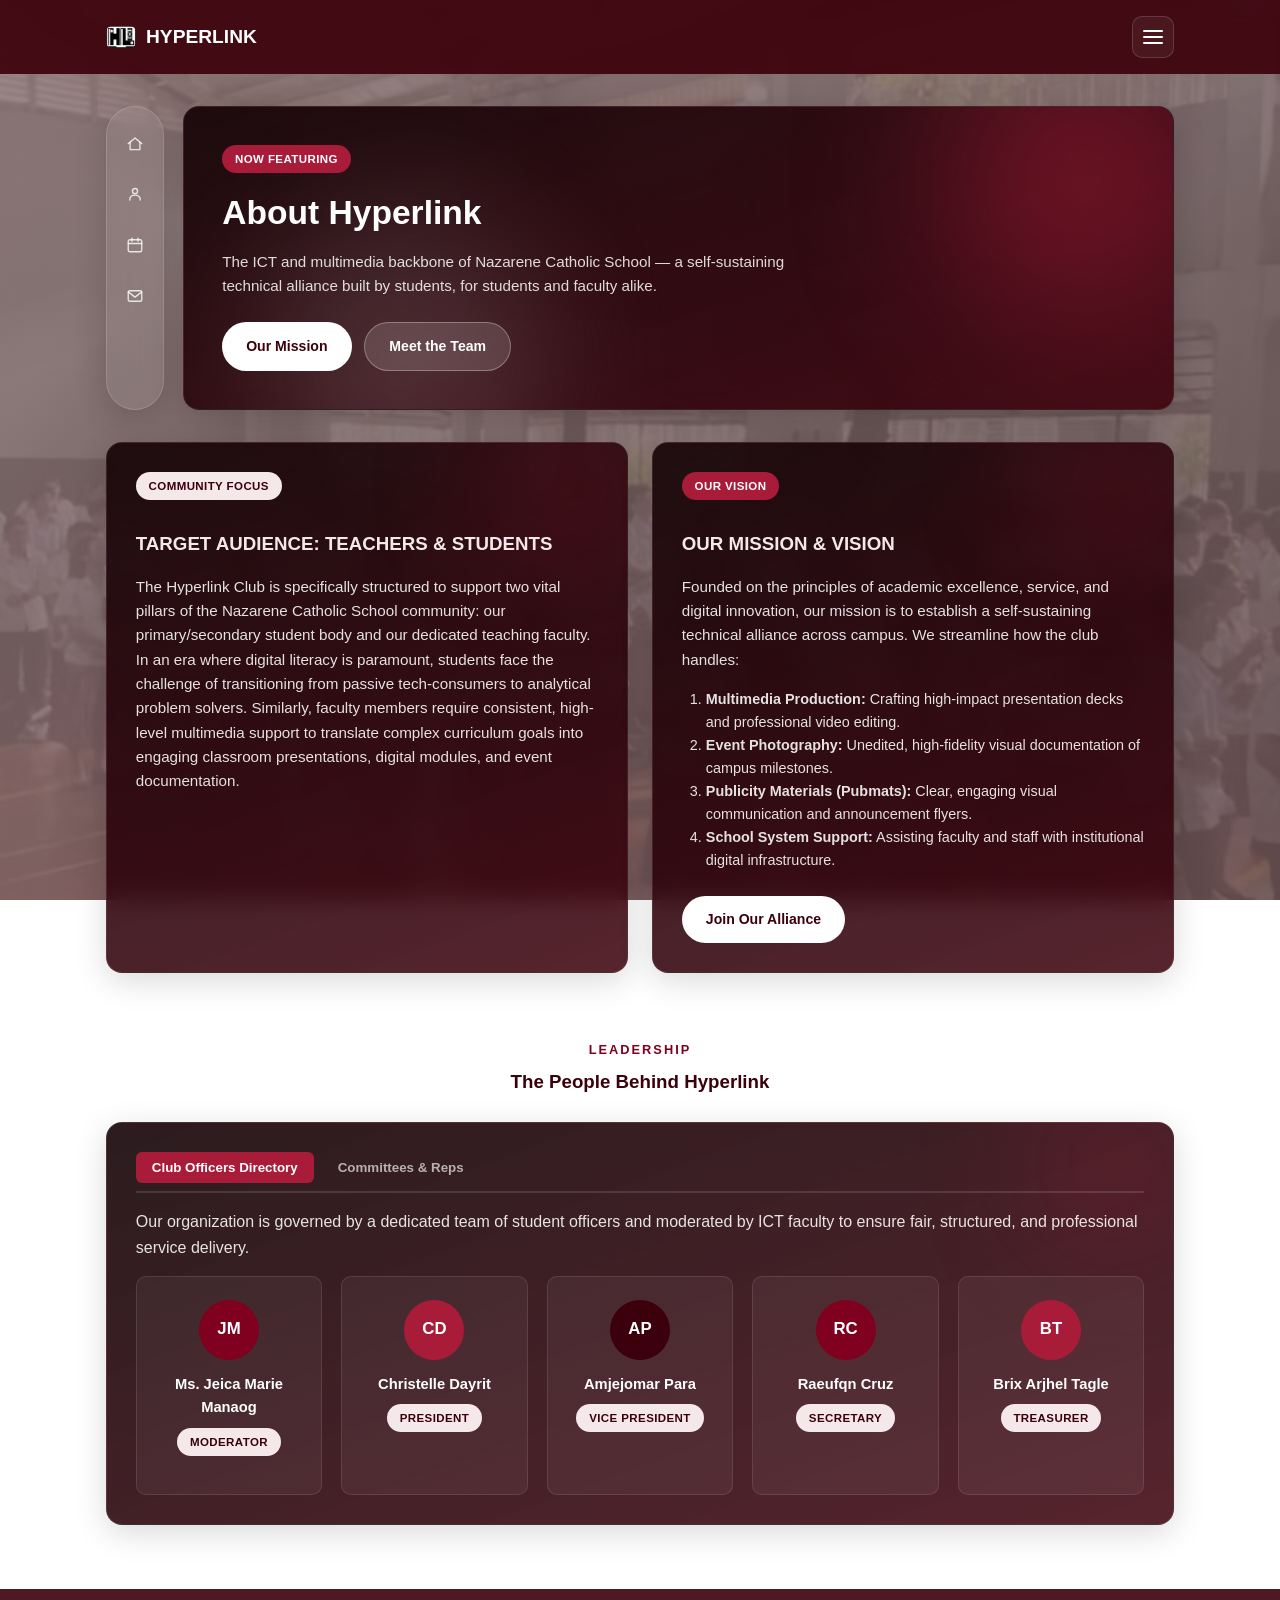
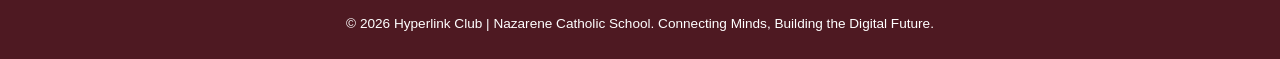
==== commit 7cf26079: "Update about.html" ====
--- a/about.html
+++ b/about.html
@@ -162,7 +162,6 @@
   </div>
   <nav class="overlay-nav">
     <ul>
-      <!-- Note: Move the class="active" depending on the current file -->
       <li><a href="index.html">HOME</a></li>
       <li><a href="about.html" class="active">ABOUT US</a></li>
       <li><a href="resource.html">RESOURCES</a></li>
--- a/styl.css
+++ b/styl.css
@@ -1,476 +1,258 @@
 :root {
-    /* Color Palette "Dito nalang kayo kumuha guys ng color codes 😊"*/
-    --mauve-light: #bc727d;
-    --mauve-taupe: #a28a8d;
-    --charcoal-dark: #3e2f2c;
-    --red-vibrant: #b32e2c;
-    --red-deep: #7d0505;
-    --off-white: #eeeeee;
-    --pure-white: #ffffff;
-
-    --shadow-sm: 0 2px 6px rgba(0, 0, 0, 0.08);
-    --shadow-md: 0 8px 20px rgba(125, 5, 5, 0.12);
-    --shadow-lg: 0 14px 30px rgba(125, 5, 5, 0.22);
-    --transition-fast: 0.25s cubic-bezier(0.4, 0, 0.2, 1);
+  --maroon-deep: #3b000b;
+  --maroon-primary: #800020;
+  --maroon-vibrant: #a81c39;
+  --maroon-light: #f4e8ea;
+  --bg-gradient: linear-gradient(135deg, rgba(138, 115, 117, 0.85) 0%, rgba(104, 83, 85, 0.85) 100%);
+  --glass-bg: rgba(255, 255, 255, 0.85);
+  --glass-dark: rgba(59, 0, 11, 0.9);
+  --glass-border: rgba(255, 255, 255, 0.4);
+  --glass-shadow: 0 8px 32px 0 rgba(0, 0, 0, 0.15);
+  --radius-lg: 16px;
+  --radius-md: 10px;
+  --radius-sm: 6px;
+  --transition: all 0.3s ease;
+}
+
+html {
+  scroll-behavior: smooth;
 }
 
 * {
-    box-sizing: border-box;
-    margin: 0;
-    padding: 0;
+  box-sizing: border-box;
+  margin: 0;
+  padding: 0;
+  font-family: 'Lucida Sans', 'Segoe UI', sans-serif;
 }
 
 body {
-    font-family: "Lucida Sans", "Lucida Sans Regular", "Lucida Grande", Geneva, sans-serif;
-    background-color: var(--mauve-taupe);
-    color: #2b201e;
-    line-height: 1.7;
-    font-size: 16px;
-    -webkit-font-smoothing: antialiased;
-    overflow-x: hidden;
-}
-
-h1, h2, h3, h4, h5, h6 {
-    font-family: "Lucida Sans", "Lucida Sans Regular", "Lucida Grande", Geneva, sans-serif;
-    color: var(--red-deep);
-    font-weight: 700;
-    text-transform: uppercase;
-    letter-spacing: 1.5px;
-    margin-bottom: 0.85rem;
-}
-
-p {
-    margin-bottom: 1.2rem;
-    color: inherit;
-}
-
-a {
-    color: inherit;
-    text-decoration: none;
-    transition: opacity var(--transition-fast);
-}
-
-
-/* =========================================================
-   HEADER & TOP NAVIGATION
-   ========================================================= */
-
+  background-image: var(--bg-gradient), url('background.jpg');
+  background-size: cover;
+  background-position: center;
+  background-repeat: no-repeat;
+  background-attachment: fixed;
+  color: #2b2b2b;
+  min-height: 100vh;
+  display: flex;
+  flex-direction: column;
+  overflow-x: hidden;
+  line-height: 1.6;
+}
+
+/* Layout */
+.main-content {
+  flex: 1;
+  width: 100%;
+  max-width: 1100px;
+  margin: 2rem auto;
+  padding: 0 1rem;
+}
+
+.two-column-layout {
+  display: grid;
+  grid-template-columns: repeat(auto-fit, minmax(300px, 1fr));
+  gap: 1.5rem;
+}
+
+/* Glassmorphism Panels */
+.glass-panel {
+  background: var(--glass-bg);
+  backdrop-filter: blur(12px);
+  -webkit-backdrop-filter: blur(12px);
+  border: 1px solid var(--glass-border);
+  border-radius: var(--radius-lg);
+  padding: 1.8rem;
+  box-shadow: var(--glass-shadow);
+  margin-bottom: 2rem;
+}
+
+.glass-panel.dark {
+  background: var(--glass-dark);
+  color: #fff;
+}
+
+/* Native Accordions (Compact Info) */
+details {
+  background: rgba(0, 0, 0, 0.05);
+  border-radius: var(--radius-md);
+  margin-bottom: 1rem;
+  border: 1px solid rgba(0,0,0,0.1);
+  overflow: hidden;
+}
+.glass-panel.dark details { background: rgba(255,255,255,0.05); border-color: rgba(255,255,255,0.1); }
+
+summary {
+  padding: 1rem;
+  font-weight: bold;
+  cursor: pointer;
+  color: var(--maroon-primary);
+  outline: none;
+  list-style: none; /* Hide default arrow */
+  display: flex;
+  justify-content: space-between;
+  align-items: center;
+}
+.glass-panel.dark summary { color: #fff; }
+summary::-webkit-details-marker { display: none; }
+summary::after {
+  content: '▲';
+  font-size: 1.2rem;
+  color: inherit;
+}
+details[open] summary::after { content: '▼'; }
+.details-content { padding: 0 1rem 1rem 1rem; }
+
+/* Tabs System */
+.tab-buttons {
+  display: flex;
+  flex-wrap: wrap;
+  gap: 0.5rem;
+  margin-bottom: 1rem;
+  border-bottom: 2px solid rgba(0,0,0,0.1);
+  padding-bottom: 0.5rem;
+}
+.tab-btn {
+  background: transparent;
+  border: none;
+  color: var(--maroon-deep);
+  padding: 0.5rem 1rem;
+  font-weight: bold;
+  cursor: pointer;
+  border-radius: var(--radius-sm);
+  transition: var(--transition);
+}
+.glass-panel.dark .tab-btn { color: #ccc; }
+.tab-btn.active {
+  background: var(--maroon-primary);
+  color: #fff;
+}
+.tab-content { display: none; animation: fadeIn 0.3s ease; }
+.tab-content.active { display: block; }
+
+/* Tables */
+.table-responsive { overflow-x: auto; margin-top: 1rem; }
+table { width: 100%; border-collapse: collapse; min-width: 600px; }
+th, td { padding: 0.8rem; border-bottom: 1px solid rgba(0,0,0,0.1); text-align: left; }
+.glass-panel.dark th, .glass-panel.dark td { border-bottom-color: rgba(255,255,255,0.1); }
+th { background: rgba(128,0,32,0.1); color: var(--maroon-primary); font-weight: bold; }
+.glass-panel.dark th { background: rgba(255,255,255,0.1); color: #fff; }
+
+/* Forms */
+.styled-form { display: flex; flex-direction: column; gap: 1rem; }
+.form-group label { display: block; font-weight: bold; margin-bottom: 0.3rem; font-size: 0.9rem; }
+.form-group input, .form-group select, .form-group textarea {
+  width: 100%; padding: 0.8rem; border: 1px solid #ccc;
+  border-radius: var(--radius-sm); font-family: inherit;
+}
+.checkbox-group { display: flex; flex-direction: column; gap: 0.5rem; font-size: 0.9rem; }
+.checkbox-group label { font-weight: normal; display: flex; align-items: center; gap: 0.5rem; }
+.form-actions { display: flex; gap: 1rem; margin-top: 1rem; }
+
+/* Buttons & Utils */
+.btn {
+  display: inline-block; padding: 0.7rem 1.5rem;
+  background: linear-gradient(90deg, #800020 0%, #3b000b 100%);
+  color: white; text-decoration: none; border-radius: 25px;
+  border: none; font-weight: bold; cursor: pointer; box-shadow: 0 4px 10px rgba(0,0,0,0.2);
+}
+.btn-secondary { background: #444; }
+img, iframe { max-width: 100%; border-radius: var(--radius-sm); }
+.header-img { float: left; margin-right: 1rem; max-width: 150px; }
+.clearfix::after { content: ""; clear: both; display: table; }
+
+/* Header & Footer */
 .site-header {
-    background-color: var(--red-deep);
-    color: var(--off-white);
-    padding: 0;
-    position: sticky;
-    top: 0;
-    z-index: 1000;
-    box-shadow: 0 4px 15px rgba(0, 0, 0, 0.25);
-    border-bottom: 2px solid rgba(255, 255, 255, 0.15);
-    width: 100%;
-}
-
+  background: var(--glass-dark); backdrop-filter: blur(12px);
+  position: sticky; top: 0; z-index: 1000;
+}
 .nav-container {
-    display: flex;
-    justify-content: space-between;
-    align-items: center;
-    width: 100%;
-    min-height: 90px;
-    padding: 1.25rem 5%;
-
-    /* Overlay */
-    background-image:
-        linear-gradient(rgba(125, 5, 5, 0.70), rgba(125, 5, 5, 0.70)),
-        url('nav.jpg');
-    background-size: cover;
-    background-position: center;
-    background-repeat: no-repeat;
-    background-color: var(--red-deep);
-}
-
-.site-title {
-    color: var(--pure-white);
-    font-size: 1.85rem;
-    font-weight: 700;
-    text-transform: uppercase;
-    letter-spacing: 2.5px;
-    margin: 0;
-    text-shadow: 0 2px 4px rgba(0, 0, 0, 0.3);
-    white-space: nowrap;
-}
-
-.main-nav ul {
-    display: flex;
-    list-style: none;
-    gap: 1rem;
-    align-items: center;
-    margin: 0;
-    padding: 0;
-}
-
-.main-nav a {
-    color: var(--off-white);
-    font-weight: 700;
-    font-size: 0.9rem;
-    text-transform: uppercase;
-    letter-spacing: 1px;
-    padding: 0.6rem 0.8rem;
-    border-radius: 6px;
-    transition: background-color var(--transition-fast), color var(--transition-fast);
-    display: inline-block;
-    white-space: nowrap;
-    line-height: 1.2;
-    text-align: center;
-}
-
-.main-nav a:hover,
-.main-nav a.active {
-    background-color: var(--red-vibrant);
-    color: var(--pure-white);
-}
-
-
-/* =========================================================
-   BUTTON STYLES
-   ========================================================= */
-
-.btn,
-button,
-input[type="submit"],
-input[type="button"] {
-    position: relative;
-    display: inline-block;
-    padding: 0.85rem 2.2rem;
-    font-family: "Lucida Sans", "Lucida Sans Regular", "Lucida Grande", Geneva, sans-serif;
-    font-size: 1rem;
-    font-weight: 800;
-    text-transform: capitalize;
-    letter-spacing: 1px;
-    color: var(--pure-white);
-    text-shadow: 1px 1px 2px rgba(0, 0, 0, 0.8);
-    border: 1px solid rgba(0, 0, 0, 0.6);
-    border-radius: 25px;
-    cursor: pointer;
-    overflow: hidden;
-    z-index: 1;
-
-    background: linear-gradient(
-        120deg,
-        #8a1313 0%,
-        #b02323 25%,
-        #666666 75%,
-        #1f1f1f 100%
-    );
-
-    box-shadow:
-        0 4px 8px rgba(0, 0, 0, 0.4),
-        inset 0 3px 4px rgba(255, 255, 255, 0.3),
-        inset 0 -3px 6px rgba(0, 0, 0, 0.7);
-
-    transition:
-        transform 0.2s ease,
-        box-shadow 0.2s ease,
-        filter 0.2s ease;
-}
-
-.btn:hover,
-button:hover,
-input[type="submit"]:hover,
-input[type="button"]:hover {
-    filter: brightness(1.15);
-    transform: translateY(-2px);
-}
-
-.btn:active,
-button:active {
-    transform: translateY(0);
-}
-
-
-/* =========================================================
-   MAIN LAYOUT
-   ========================================================= */
-
-.main-content {
-    max-width: 1200px;
-    margin: 2rem auto;
-    padding: 0 4%;
-}
-
-.content-section {
-    background-color: var(--off-white);
-    color: #2b201e;
-    padding: 2.5rem;
-    border-radius: 14px;
-    box-shadow: var(--shadow-md);
-    margin-bottom: 2.5rem;
-    border: 1px solid rgba(255, 255, 255, 0.8);
-    border-left: 8px solid var(--red-deep);
-}
-
-
-/* =========================================================
-   BROWN CARD
-   ========================================================= */
-
-.content-section.dark-card {
-    background-color: var(--charcoal-dark);
-    color: var(--off-white);
-    border-left: 8px solid var(--red-vibrant);
-}
-
-.content-section.dark-card h1,
-.content-section.dark-card h2,
-.content-section.dark-card h3 {
-    color: var(--off-white);
-}
-
-
-/* =========================================================
-   GALLERY & CARDS
-   ========================================================= */
-
-.image-container,
-.gallery-card {
-    background-color: var(--pure-white);
-    padding: 0.75rem;
-    border-radius: 10px;
-    box-shadow: var(--shadow-sm);
-    border: 1px solid rgba(0, 0, 0, 0.05);
-    width: 100%;
-    transition:
-        transform var(--transition-fast),
-        box-shadow var(--transition-fast);
-    overflow: hidden;
-}
-
-.image-container:hover,
-.gallery-card:hover {
-    transform: translateY(-5px);
-    box-shadow: var(--shadow-lg);
-}
-
-.image-container img,
-.gallery-card img {
-    width: 100%;
-    height: auto;
-    display: block;
-    border-radius: 6px;
-    object-fit: cover;
-    transition: transform var(--transition-fast);
-}
-
-
-/* Zooms the image */
-.image-container:hover img,
-.gallery-card:hover img {
-    transform: scale(1.05);
-}
-
-.gallery-caption {
-    margin-top: 0.75rem;
-    font-size: 0.85rem;
-    font-weight: 700;
-    text-align: center;
-    color: var(--red-deep);
-    letter-spacing: 0.5px;
-}
-
-
-/* =========================================================
-   TWO-COLUMN LAYOUT
-   ========================================================= */
-
-.two-column-layout {
-    display: grid;
-    grid-template-columns: 1fr 1fr;
-    gap: 2rem;
-    align-items: start;
-}
-
-.content-left,
-.content-right {
-    display: flex;
-    flex-direction: column;
-    gap: 1.2rem;
-}
-
-
-/* =========================================================
-   TABLE STYLING
-   ========================================================= */
-
-table {
-    width: 100%;
-    border-collapse: collapse;
-    margin-top: 1rem;
-    background-color: var(--pure-white);
-    border-radius: 8px;
-    overflow: hidden;
-}
-
-th,
-td {
-    padding: 0.75rem 1rem;
-    text-align: left;
-    border-bottom: 1px solid #ddd;
-}
-
-th {
-    background-color: var(--charcoal-dark);
-    color: var(--pure-white);
-    font-size: 0.85rem;
-    text-transform: uppercase;
-}
-
-
-/* =========================================================
-   BACK TO TOP BUTTON
-   ========================================================= */
-
-.back-to-top {
-    position: fixed;
-    right: 25px;
-    bottom: 25px;
-
-    width: 45px;
-    height: 45px;
-
-    display: flex;
-    align-items: center;
-    justify-content: center;
-
-    background: var(--red-deep);
-    color: white;
-
-    border-radius: 50%;
-
-    box-shadow: var(--shadow-md);
-
-    font-size: 1.3rem;
-    font-weight: bold;
-
-    z-index: 999;
-}
-
-.back-to-top:hover {
-    background: var(--red-vibrant);
-    transform: translateY(-3px);
-}
-
-
-/* =========================================================
-   WIDE SCREEN / DESKTOP
-   Makes content wider and gallery cards uniform
-   ========================================================= */
-
-@media screen and (min-width: 1000px) {
-
-    /* Wider overall content on computers and monitors */
-    .main-content {
-        max-width: 1650px;
-        width: 92%;
-    }
-
-    /* Make all cards equal height */
-    .gallery-card,
-    .image-container {
-        height: 100%;
-        display: flex;
-        flex-direction: column;
-    }
-
-    /* Make all gallery images the same size */
-    .gallery-card img,
-    .image-container img {
-        width: 100%;
-        height: 250px;
-        object-fit: cover;
-        flex-shrink: 0;
-    }
-
-    /* Keep captions aligned */
-    .gallery-caption {
-        min-height: 50px;
-        display: flex;
-        align-items: center;
-        justify-content: center;
-        margin-top: 0;
-        padding: 0.65rem 0.4rem 0.2rem;
-    }
-
-    /* Allow sections to use the wider layout */
-    .content-section {
-        width: 100%;
-    }
-}
-
-
-/* =========================================================
-   EXTRA-WIDE SCREENS / TV / LARGE MONITORS
-   ========================================================= */
-
-@media screen and (min-width: 1600px) {
-
-    .main-content {
-        max-width: 1750px;
-        width: 94%;
-    }
-
-    .gallery-card img,
-    .image-container img {
-        height: 280px;
-    }
-}
-
-
-/* =========================================================
-   MOBILE / TABLET
-   ========================================================= */
-
-@media screen and (max-width: 768px) {
-
-    .nav-container {
-        flex-direction: column;
-        gap: 1rem;
-        padding: 1rem;
-        text-align: center;
-    }
-
-    .site-title {
-        font-size: 1.5rem;
-    }
-
-    .main-nav ul {
-        flex-wrap: wrap;
-        justify-content: center;
-        gap: 0.5rem;
-    }
-
-    .main-nav a {
-        font-size: 0.8rem;
-        padding: 0.4rem 0.6rem;
-    }
-
-    .two-column-layout {
-        grid-template-columns: 1fr;
-        gap: 1.5rem;
-    }
-
-    .content-section {
-        padding: 1.5rem 1.25rem;
-        border-left-width: 5px;
-    }
-
-    table {
-        display: block;
-        overflow-x: auto;
-        white-space: nowrap;
-    }
-
-    #logo-meaning .gallery-card {
-        width: 100% !important;
-        max-width: 100% !important;
-    }
-
-    #logo-meaning .gallery-card img {
-        max-height: 350px;
-    }
-    }
+  max-width: 1100px; margin: 0 auto; display: flex;
+  justify-content: space-between; align-items: center; padding: 1rem; flex-wrap: wrap; gap: 1rem;
+}
+.main-nav { 
+  display: none; 
+}
+.site-footer { background: var(--glass-dark); color: #fff; text-align: center; padding: 1.5rem; margin-top: auto; font-size: 0.85rem; }
+
+@keyframes fadeIn { from { opacity: 0; } to { opacity: 1; } }
+
+/* --- COMPACT LIQUID GLASS UI MENU --- */
+
+.hamburger-btn {
+  background: rgba(255, 255, 255, 0.05);
+  border: 1px solid rgba(255, 255, 255, 0.15);
+  color: #fff;
+  padding: 0.5rem;
+  border-radius: var(--radius-md);
+  cursor: pointer;
+  display: flex;
+  align-items: center;
+  justify-content: center;
+  transition: all 0.3s ease;
+}
+.hamburger-btn:hover { 
+  background: rgba(255, 255, 255, 0.15); 
+  transform: scale(1.05);
+}
+
+.overlay-menu {
+  position: fixed;
+  top: 75px; 
+  right: 1.5rem;
+  width: 250px; 
+  height: auto;
+  background: rgba(59, 0, 11, 0.65); 
+  backdrop-filter: blur(24px);
+  -webkit-backdrop-filter: blur(24px);
+  border: 1px solid rgba(255, 255, 255, 0.2);
+  border-radius: var(--radius-lg);
+  box-shadow: 0 12px 40px rgba(0, 0, 0, 0.4);
+  z-index: 2000;
+  display: flex;
+  flex-direction: column;
+
+  /* Liquid Animation Setup */
+  opacity: 0;
+  transform: translateY(-20px) scale(0.95);
+  pointer-events: none;
+  transition: all 0.4s cubic-bezier(0.175, 0.885, 0.32, 1.275); 
+}
+
+.overlay-menu.active {
+  opacity: 1;
+  transform: translateY(0) scale(1);
+  pointer-events: auto;
+}
+
+.overlay-header {
+  display: none; 
+}
+
+.overlay-nav {
+  padding: 1.2rem;
+}
+.overlay-nav ul {
+  list-style: none;
+  display: flex;
+  flex-direction: column;
+  gap: 0.6rem;
+}
+.overlay-nav a {
+  color: rgba(255, 255, 255, 0.85);
+  text-decoration: none;
+  font-weight: bold;
+  font-size: 0.95rem;
+  display: block;
+  padding: 0.8rem 1.2rem;
+  border-radius: var(--radius-sm);
+  background: transparent;
+  border: 1px solid transparent;
+  transition: all 0.3s ease;
+}
+.overlay-nav a:hover, .overlay-nav a.active {
+  background: rgba(255, 255, 255, 0.1);
+  color: #fff;
+  border-color: rgba(255, 255, 255, 0.15);
+  transform: translateX(6px); 
+                                                        }
+    
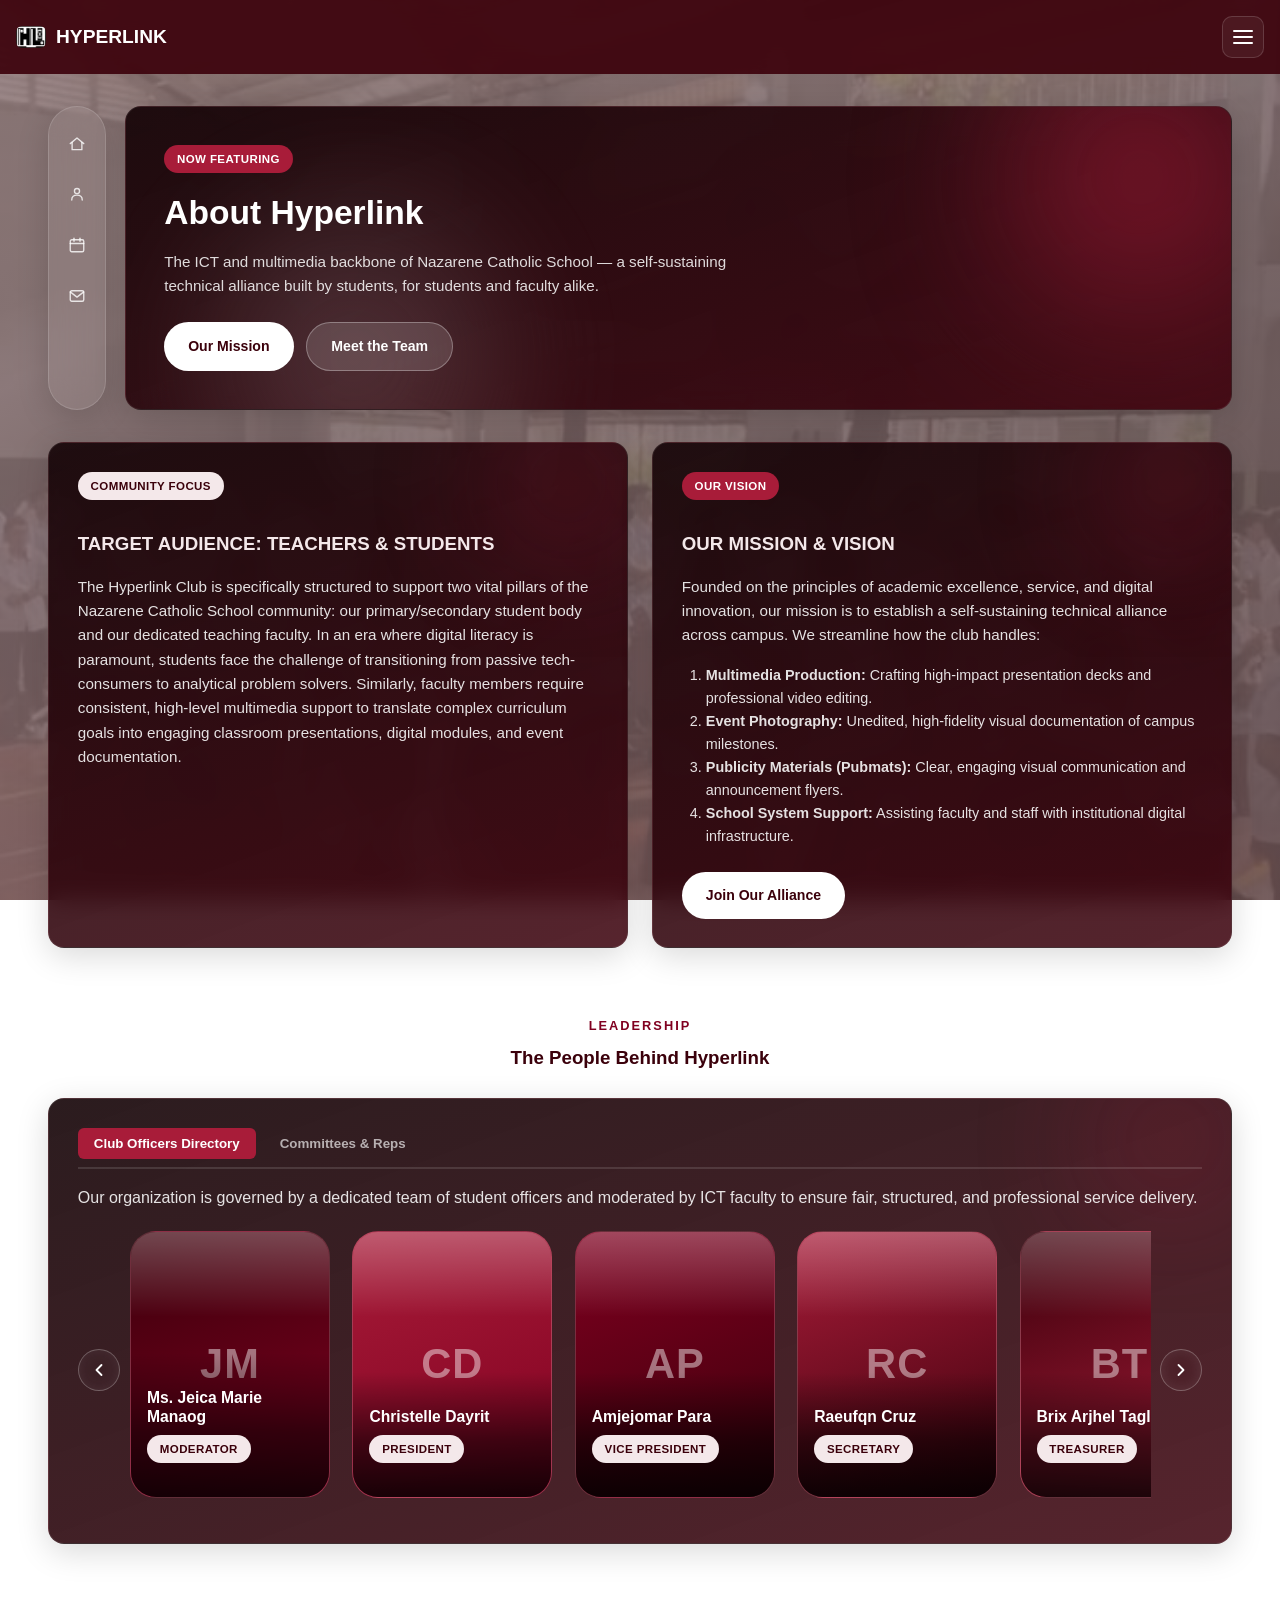
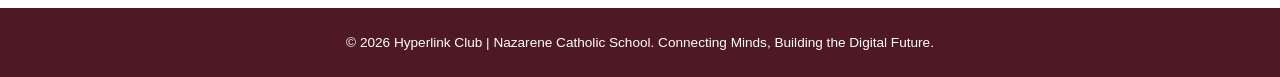
==== commit 9e5fd410: "Update print statement from 'Hello' to 'Goodbye'" ====
--- a/about.html
+++ b/about.html
@@ -1,5 +1,6 @@
 <!DOCTYPE html>
 <html lang="en">
+
 <head>
   <meta charset="utf-8">
   <meta name="viewport" content="width=device-width, initial-scale=1.0">
@@ -9,190 +10,477 @@
 
   <style>
     .section-label {
-      text-align: center; text-transform: uppercase; letter-spacing: 2px;
-      font-size: .8rem; font-weight: bold; color: var(--maroon-primary);
+      text-align: center;
+      text-transform: uppercase;
+      letter-spacing: 2px;
+      font-size: .8rem;
+      font-weight: bold;
+      color: var(--maroon-primary);
       margin: 2.2rem 0 .4rem;
     }
-    .section-title { text-align: center; margin-bottom: 1.6rem; color: var(--maroon-deep); }
-
-    /* ---------- Floating hero + dock ---------- */
-    .spatial-hero { display: flex; gap: 1.2rem; align-items: stretch; margin-bottom: 2rem; }
+
+    .section-title {
+      text-align: center;
+      margin-bottom: 1.6rem;
+      color: var(--maroon-deep);
+    }
+
+    .spatial-hero {
+      display: flex;
+      gap: 1.2rem;
+      align-items: stretch;
+      margin-bottom: 2rem;
+    }
 
     .spatial-dock {
-      display: flex; flex-direction: column; gap: .8rem;
-      background: rgba(255,255,255,0.07);
-      backdrop-filter: blur(14px); -webkit-backdrop-filter: blur(14px);
-      border: 1px solid rgba(255,255,255,0.14);
-      border-radius: 999px; padding: 1.1rem .55rem; align-items: center;
+      display: flex;
+      flex-direction: column;
+      gap: .8rem;
+      background: rgba(255, 255, 255, 0.07);
+      backdrop-filter: blur(14px);
+      -webkit-backdrop-filter: blur(14px);
+      border: 1px solid rgba(255, 255, 255, 0.14);
+      border-radius: 999px;
+      padding: 1.1rem .55rem;
+      align-items: center;
       box-shadow: var(--glass-shadow);
     }
+
     .spatial-dock a {
-      width: 38px; height: 38px; border-radius: 50%;
-      display: flex; align-items: center; justify-content: center;
-      color: rgba(255,255,255,0.8); transition: var(--transition);
-    }
-    .spatial-dock a:hover { background: var(--maroon-vibrant); color: #fff; }
+      width: 38px;
+      height: 38px;
+      border-radius: 50%;
+      display: flex;
+      align-items: center;
+      justify-content: center;
+      color: rgba(255, 255, 255, 0.8);
+      transition: var(--transition);
+    }
+
+    .spatial-dock a:hover {
+      background: var(--maroon-vibrant);
+      color: #fff;
+    }
 
     .spatial-hero-content {
-      flex: 1; position: relative; overflow: hidden; min-height: 300px;
-      display: flex; flex-direction: column; justify-content: center;
-      padding: 2.4rem; border-radius: var(--radius-lg); color: #fff;
-      background: linear-gradient(160deg, rgba(20,3,6,0.92), rgba(59,0,11,0.88));
-      backdrop-filter: blur(18px); -webkit-backdrop-filter: blur(18px);
-      border: 1px solid rgba(255,255,255,0.08); box-shadow: var(--glass-shadow);
-    }
+      flex: 1;
+      position: relative;
+      overflow: hidden;
+      min-height: 300px;
+      display: flex;
+      flex-direction: column;
+      justify-content: center;
+      padding: 2.4rem;
+      border-radius: var(--radius-lg);
+      color: #fff;
+      background: linear-gradient(160deg, rgba(20, 3, 6, 0.92), rgba(59, 0, 11, 0.88));
+      backdrop-filter: blur(18px);
+      -webkit-backdrop-filter: blur(18px);
+      border: 1px solid rgba(255, 255, 255, 0.08);
+      box-shadow: var(--glass-shadow);
+    }
+
     .spatial-hero-content::before,
     .spatial-hero-content::after {
-      content: ""; position: absolute; width: 280px; height: 280px;
-      border-radius: 50%; filter: blur(75px); z-index: 0;
-    }
-    .spatial-hero-content::before { background: var(--maroon-vibrant); opacity: .5; top: -70px; right: -50px; }
-    .spatial-hero-content::after  { background: var(--maroon-light);   opacity: .16; bottom: -90px; left: 8%; }
-    .spatial-hero-content > * { position: relative; z-index: 1; }
-    .spatial-hero-content h2 { font-size: 2.1rem; margin: .8rem 0 .6rem; }
-    .spatial-hero-content p  { color: rgba(255,255,255,0.85); max-width: 600px; font-size: .95rem; margin-bottom: 1.5rem; }
-
-    /* ---------- Chips / tags ---------- */
+      content: "";
+      position: absolute;
+      width: 280px;
+      height: 280px;
+      border-radius: 50%;
+      filter: blur(75px);
+      z-index: 0;
+    }
+
+    .spatial-hero-content::before {
+      background: var(--maroon-vibrant);
+      opacity: .5;
+      top: -70px;
+      right: -50px;
+    }
+
+    .spatial-hero-content::after {
+      background: var(--maroon-light);
+      opacity: .16;
+      bottom: -90px;
+      left: 8%;
+    }
+
+    .spatial-hero-content>* {
+      position: relative;
+      z-index: 1;
+    }
+
+    .spatial-hero-content h2 {
+      font-size: 2.1rem;
+      margin: .8rem 0 .6rem;
+    }
+
+    .spatial-hero-content p {
+      color: rgba(255, 255, 255, 0.85);
+      max-width: 600px;
+      font-size: .95rem;
+      margin-bottom: 1.5rem;
+    }
+
     .chip {
-      display: inline-flex; align-items: center; gap: .4rem;
-      padding: .3rem .8rem; border-radius: 999px; font-size: .72rem;
-      font-weight: bold; letter-spacing: .4px; text-transform: uppercase;
+      display: inline-flex;
+      align-items: center;
+      gap: .4rem;
+      padding: .3rem .8rem;
+      border-radius: 999px;
+      font-size: .72rem;
+      font-weight: bold;
+      letter-spacing: .4px;
+      text-transform: uppercase;
       width: fit-content;
     }
-    .chip-vibrant { background: var(--maroon-vibrant); color: #fff; }
-    .chip-primary { background: var(--maroon-primary); color: #fff; }
-    .chip-cream   { background: var(--maroon-light);   color: var(--maroon-deep); }
-
-    /* ---------- Pill buttons ---------- */
-    .pill-actions { display: flex; gap: .8rem; flex-wrap: wrap; }
+
+    .chip-vibrant {
+      background: var(--maroon-vibrant);
+      color: #fff;
+    }
+
+    .chip-primary {
+      background: var(--maroon-primary);
+      color: #fff;
+    }
+
+    .chip-cream {
+      background: var(--maroon-light);
+      color: var(--maroon-deep);
+    }
+
+    .pill-actions {
+      display: flex;
+      gap: .8rem;
+      flex-wrap: wrap;
+    }
+
     .pill-btn {
-      display: inline-flex; align-items: center; gap: .5rem;
-      padding: .75rem 1.5rem; border-radius: 999px; font-weight: bold;
-      font-size: .88rem; text-decoration: none; border: none; cursor: pointer;
+      display: inline-flex;
+      align-items: center;
+      gap: .5rem;
+      padding: .75rem 1.5rem;
+      border-radius: 999px;
+      font-weight: bold;
+      font-size: .88rem;
+      text-decoration: none;
+      border: none;
+      cursor: pointer;
       transition: var(--transition);
     }
-    .pill-btn.solid { background: #fff; color: var(--maroon-deep); }
-    .pill-btn.ghost { background: rgba(255,255,255,0.14); color: #fff; border: 1px solid rgba(255,255,255,0.3); }
-    .pill-btn:hover { transform: translateY(-2px); }
-
-    /* ---------- Dark floating info panels ---------- */
+
+    .pill-btn.solid {
+      background: #fff;
+      color: var(--maroon-deep);
+    }
+
+    .pill-btn.ghost {
+      background: rgba(255, 255, 255, 0.14);
+      color: #fff;
+      border: 1px solid rgba(255, 255, 255, 0.3);
+    }
+
+    .pill-btn:hover {
+      transform: translateY(-2px);
+    }
+
     .glass-panel.spatial-panel {
-      position: relative; overflow: hidden;
-      background: linear-gradient(160deg, rgba(20,3,6,0.9), rgba(59,0,11,0.86));
-      color: rgba(255,255,255,0.92);
-      border: 1px solid rgba(255,255,255,0.08);
-    }
+      position: relative;
+      overflow: hidden;
+      background: linear-gradient(160deg, rgba(20, 3, 6, 0.9), rgba(59, 0, 11, 0.86));
+      color: rgba(255, 255, 255, 0.92);
+      border: 1px solid rgba(255, 255, 255, 0.08);
+    }
+
     .glass-panel.spatial-panel::before {
-      content: ""; position: absolute; width: 180px; height: 180px;
-      border-radius: 50%; background: var(--maroon-vibrant); opacity: .22;
-      filter: blur(60px); top: -50px; right: -30px; z-index: 0; pointer-events: none;
-    }
-    .glass-panel.spatial-panel > * { position: relative; z-index: 1; }
+      content: "";
+      position: absolute;
+      width: 180px;
+      height: 180px;
+      border-radius: 50%;
+      background: var(--maroon-vibrant);
+      opacity: .22;
+      filter: blur(60px);
+      top: -50px;
+      right: -30px;
+      z-index: 0;
+      pointer-events: none;
+    }
+
+    .glass-panel.spatial-panel>* {
+      position: relative;
+      z-index: 1;
+    }
+
     .glass-panel.spatial-panel p,
     .glass-panel.spatial-panel li,
-    .glass-panel.spatial-panel strong { color: rgba(255,255,255,0.88); }
-    .glass-panel.spatial-panel .chip { margin-bottom: 1rem; }
-    .glass-panel.spatial-panel .tab-btn { color: rgba(255,255,255,0.65); }
-    .glass-panel.spatial-panel .tab-btn.active { background: var(--maroon-vibrant); color: #fff; }
-    .glass-panel.spatial-panel .tab-buttons { border-bottom-color: rgba(255,255,255,0.12); }
-
-    /* ---------- Officer "cast" cards ---------- */
-    .cast-grid { display: grid; grid-template-columns: repeat(auto-fit, minmax(170px, 1fr)); gap: 1.2rem; margin-top: 1rem; }
+    .glass-panel.spatial-panel strong {
+      color: rgba(255, 255, 255, 0.88);
+    }
+
+    .glass-panel.spatial-panel .chip {
+      margin-bottom: 1rem;
+    }
+
+    .glass-panel.spatial-panel .tab-btn {
+      color: rgba(255, 255, 255, 0.65);
+    }
+
+    .glass-panel.spatial-panel .tab-btn.active {
+      background: var(--maroon-vibrant);
+      color: #fff;
+    }
+
+    .glass-panel.spatial-panel .tab-buttons {
+      border-bottom-color: rgba(255, 255, 255, 0.12);
+    }
+
+    /* ---------- Officer cards: liquid-glass profile card carousel ---------- */
+    .cast-carousel {
+      position: relative;
+      display: flex;
+      align-items: center;
+      gap: .6rem;
+      margin-top: 1rem;
+    }
+
+    .carousel-arrow {
+      flex-shrink: 0;
+      width: 42px;
+      height: 42px;
+      border-radius: 50%;
+      background: rgba(255, 255, 255, 0.1);
+      backdrop-filter: blur(10px);
+      -webkit-backdrop-filter: blur(10px);
+      border: 1px solid rgba(255, 255, 255, 0.25);
+      color: #fff;
+      display: flex;
+      align-items: center;
+      justify-content: center;
+      cursor: pointer;
+      transition: var(--transition);
+    }
+
+    .carousel-arrow:hover {
+      background: var(--maroon-vibrant);
+      border-color: var(--maroon-vibrant);
+    }
+
+    .cast-grid {
+      flex: 1;
+      display: flex;
+      gap: 1.4rem;
+      overflow-x: auto;
+      scroll-snap-type: x proximity;
+      scroll-behavior: smooth;
+      padding: .3rem .1rem 1rem;
+      cursor: grab;
+      scrollbar-width: none;
+      -ms-overflow-style: none;
+    }
+
+    .cast-grid::-webkit-scrollbar {
+      display: none;
+    }
+
+    .cast-grid.dragging {
+      cursor: grabbing;
+      scroll-snap-type: none;
+    }
+
     .cast-card {
-      background: rgba(255,255,255,0.05); border: 1px solid rgba(255,255,255,0.1);
-      border-radius: var(--radius-md); padding: 1.4rem 1rem; text-align: center;
+      flex: 0 0 200px;
+      scroll-snap-align: start;
+    }
+
+    .cast-card {
+      position: relative;
+      overflow: hidden;
+      aspect-ratio: 3 / 4;
+      border-radius: 26px;
+      display: flex;
+      align-items: flex-end;
+      border: 1px solid rgba(255, 255, 255, 0.18);
       transition: var(--transition);
     }
-    .cast-card:hover { transform: translateY(-4px); box-shadow: var(--glass-shadow); }
-    .cast-avatar {
-      width: 60px; height: 60px; border-radius: 50%; margin: 0 auto .8rem;
-      display: flex; align-items: center; justify-content: center;
-      color: #fff; font-weight: bold; font-size: 1.05rem;
-    }
-    .cast-card h5 { font-size: .92rem; margin-bottom: .5rem; color: #fff; }
-    .cast-card .chip { margin: 0 auto; }
-
-    /* ---------- Committee lists ---------- */
-    .committee-grid { display: grid; grid-template-columns: repeat(auto-fit, minmax(240px, 1fr)); gap: 1.4rem; margin-top: 1rem; }
-    .committee-list { list-style: none; display: flex; flex-direction: column; gap: .6rem; margin-top: .8rem; }
+
+    .cast-card:hover {
+      transform: translateY(-6px) scale(1.02);
+      box-shadow: 0 20px 44px rgba(0, 0, 0, 0.45), inset 0 1px 0 rgba(255, 255, 255, 0.25);
+    }
+
+    .cast-card::before {
+      content: "";
+      position: absolute;
+      inset: 0;
+      background: linear-gradient(180deg, rgba(255, 255, 255, 0.28) 0%, rgba(255, 255, 255, 0) 32%);
+      z-index: 2;
+      pointer-events: none;
+    }
+
+    .cast-photo {
+      position: absolute;
+      inset: 0;
+      display: flex;
+      align-items: center;
+      justify-content: center;
+      font-size: 2.6rem;
+      font-weight: bold;
+      color: rgba(255, 255, 255, 0.45);
+      letter-spacing: 1px;
+    }
+
+    .cast-info {
+      position: relative;
+      z-index: 3;
+      width: 100%;
+      padding: 2.2rem 1rem 1.1rem;
+      background: linear-gradient(180deg, rgba(0, 0, 0, 0) 0%, rgba(0, 0, 0, 0.55) 55%, rgba(0, 0, 0, 0.82) 100%);
+    }
+
+    .cast-info h5 {
+      color: #fff;
+      font-size: .98rem;
+      margin-bottom: .5rem;
+      line-height: 1.25;
+    }
+
+    .committee-grid {
+      display: grid;
+      grid-template-columns: repeat(auto-fit, minmax(240px, 1fr));
+      gap: 1.4rem;
+      margin-top: 1rem;
+    }
+
+    .committee-list {
+      list-style: none;
+      display: flex;
+      flex-direction: column;
+      gap: .6rem;
+      margin-top: .8rem;
+    }
+
     .committee-list li {
-      background: rgba(255,255,255,0.05); border: 1px solid rgba(255,255,255,0.1);
-      border-radius: var(--radius-sm); padding: .7rem 1rem; font-size: .88rem;
-    }
-
-    /* ---------- Responsive ---------- */
+      background: rgba(255, 255, 255, 0.05);
+      border: 1px solid rgba(255, 255, 255, 0.1);
+      border-radius: var(--radius-sm);
+      padding: .7rem 1rem;
+      font-size: .88rem;
+    }
+
+    @media (max-width: 600px) {
+      .cast-card { flex-basis: 165px; }
+      .carousel-arrow { width: 36px; height: 36px; }
+    }
+
     @media (max-width: 760px) {
-      .spatial-hero { flex-direction: column; }
-      .spatial-dock { flex-direction: row; width: fit-content; margin: 0 auto; border-radius: 999px; }
-      .spatial-hero-content { padding: 1.8rem; min-height: auto; }
-      .spatial-hero-content h2 { font-size: 1.6rem; }
+      .spatial-hero {
+        flex-direction: column;
+      }
+
+      .spatial-dock {
+        flex-direction: row;
+        width: fit-content;
+        margin: 0 auto;
+        border-radius: 999px;
+      }
+
+      .spatial-hero-content {
+        padding: 1.8rem;
+        min-height: auto;
+      }
+
+      .spatial-hero-content h2 {
+        font-size: 1.6rem;
+      }
     }
   </style>
 </head>
+
 <body>
   <header class="site-header">
-  <div class="nav-container">
-    <h1 style="color:#fff; font-size:1.2rem; display:flex; align-items:center; gap:10px;">
-      <img src="logo.png" alt="HL Logo" style="width:30px;"> HYPERLINK
-    </h1>
-    
-    <!-- Hamburger Button -->
-    <button class="hamburger-btn" aria-label="Open Menu">
-      <svg width="24" height="24" viewBox="0 0 24 24" fill="none" stroke="currentColor" stroke-width="2" stroke-linecap="round" stroke-linejoin="round">
-        <line x1="3" y1="12" x2="21" y2="12"></line>
-        <line x1="3" y1="6" x2="21" y2="6"></line>
-        <line x1="3" y1="18" x2="21" y2="18"></line>
-      </svg>
-    </button>
+    <div class="nav-container">
+      <h1 style="color:#fff; font-size:1.2rem; display:flex; align-items:center; gap:10px;">
+        <img src="logo.png" alt="HL Logo" style="width:30px;"> HYPERLINK
+      </h1>
+
+      <button class="hamburger-btn" aria-label="Open Menu">
+        <svg width="24" height="24" viewBox="0 0 24 24" fill="none" stroke="currentColor" stroke-width="2"
+          stroke-linecap="round" stroke-linejoin="round">
+          <line x1="3" y1="12" x2="21" y2="12"></line>
+          <line x1="3" y1="6" x2="21" y2="6"></line>
+          <line x1="3" y1="18" x2="21" y2="18"></line>
+        </svg>
+      </button>
+    </div>
+  </header>
+
+  <div class="overlay-menu">
+    <div class="overlay-header">
+      <h1 style="color:#fff; font-size:1.2rem; display:flex; align-items:center; gap:10px;">
+        <img src="logo.png" alt="HL Logo" style="width:30px;"> HYPERLINK
+      </h1>
+      <button class="close-btn" aria-label="Close Menu">
+        <svg width="24" height="24" viewBox="0 0 24 24" fill="none" stroke="currentColor" stroke-width="2"
+          stroke-linecap="round" stroke-linejoin="round">
+          <line x1="18" y1="6" x2="6" y2="18"></line>
+          <line x1="6" y1="6" x2="18" y2="18"></line>
+        </svg>
+      </button>
+    </div>
+    <nav class="overlay-nav">
+      <ul>
+        <li><a href="index.html">HOME</a></li>
+        <li><a href="about.html" class="active">ABOUT US</a></li>
+        <li><a href="resource.html">RESOURCES</a></li>
+        <li><a href="gallery.html">EVENTS & GALLERY</a></li>
+        <li><a href="contact.html">CONTACT US</a></li>
+      </ul>
+    </nav>
   </div>
-</header>
-
-<!-- Full-Screen Overlay Menu -->
-<div class="overlay-menu">
-  <div class="overlay-header">
-    <h1 style="color:#fff; font-size:1.2rem; display:flex; align-items:center; gap:10px;">
-      <img src="logo.png" alt="HL Logo" style="width:30px;"> HYPERLINK
-    </h1>
-    <button class="close-btn" aria-label="Close Menu">
-      <svg width="24" height="24" viewBox="0 0 24 24" fill="none" stroke="currentColor" stroke-width="2" stroke-linecap="round" stroke-linejoin="round">
-        <line x1="18" y1="6" x2="6" y2="18"></line>
-        <line x1="6" y1="6" x2="18" y2="18"></line>
-      </svg>
-    </button>
-  </div>
-  <nav class="overlay-nav">
-    <ul>
-      <li><a href="index.html">HOME</a></li>
-      <li><a href="about.html" class="active">ABOUT US</a></li>
-      <li><a href="resource.html">RESOURCES</a></li>
-      <li><a href="gallery.html">EVENTS & GALLERY</a></li>
-      <li><a href="contact.html">CONTACT US</a></li>
-    </ul>
-  </nav>
-</div>
 
 
   <main class="main-content">
     <section class="spatial-hero">
       <nav class="spatial-dock" aria-label="Quick links">
         <a href="index.html" title="Home">
-          <svg width="18" height="18" viewBox="0 0 24 24" fill="none" stroke="currentColor" stroke-width="1.8" stroke-linecap="round" stroke-linejoin="round"><path d="M3 11.5L12 4l9 7.5"/><path d="M5.5 10v9.5h13V10"/></svg>
+          <svg width="18" height="18" viewBox="0 0 24 24" fill="none" stroke="currentColor" stroke-width="1.8"
+            stroke-linecap="round" stroke-linejoin="round">
+            <path d="M3 11.5L12 4l9 7.5" />
+            <path d="M5.5 10v9.5h13V10" />
+          </svg>
         </a>
         <a href="#officers-directory" title="Meet the Officers">
-          <svg width="18" height="18" viewBox="0 0 24 24" fill="none" stroke="currentColor" stroke-width="1.8" stroke-linecap="round" stroke-linejoin="round"><circle cx="12" cy="8" r="3.4"/><path d="M5 20c0-4 3-6.5 7-6.5s7 2.5 7 6.5"/></svg>
+          <svg width="18" height="18" viewBox="0 0 24 24" fill="none" stroke="currentColor" stroke-width="1.8"
+            stroke-linecap="round" stroke-linejoin="round">
+            <circle cx="12" cy="8" r="3.4" />
+            <path d="M5 20c0-4 3-6.5 7-6.5s7 2.5 7 6.5" />
+          </svg>
         </a>
         <a href="gallery.html" title="Events & Gallery">
-          <svg width="18" height="18" viewBox="0 0 24 24" fill="none" stroke="currentColor" stroke-width="1.8" stroke-linecap="round" stroke-linejoin="round"><rect x="3" y="5" width="18" height="16" rx="2"/><line x1="3" y1="10" x2="21" y2="10"/><line x1="8" y1="3" x2="8" y2="7"/><line x1="16" y1="3" x2="16" y2="7"/></svg>
+          <svg width="18" height="18" viewBox="0 0 24 24" fill="none" stroke="currentColor" stroke-width="1.8"
+            stroke-linecap="round" stroke-linejoin="round">
+            <rect x="3" y="5" width="18" height="16" rx="2" />
+            <line x1="3" y1="10" x2="21" y2="10" />
+            <line x1="8" y1="3" x2="8" y2="7" />
+            <line x1="16" y1="3" x2="16" y2="7" />
+          </svg>
         </a>
         <a href="contact.html" title="Contact Us">
-          <svg width="18" height="18" viewBox="0 0 24 24" fill="none" stroke="currentColor" stroke-width="1.8" stroke-linecap="round" stroke-linejoin="round"><rect x="3" y="5" width="18" height="14" rx="2"/><path d="M3 6.5l9 7 9-7"/></svg>
+          <svg width="18" height="18" viewBox="0 0 24 24" fill="none" stroke="currentColor" stroke-width="1.8"
+            stroke-linecap="round" stroke-linejoin="round">
+            <rect x="3" y="5" width="18" height="14" rx="2" />
+            <path d="M3 6.5l9 7 9-7" />
+          </svg>
         </a>
       </nav>
 
       <div class="spatial-hero-content">
         <span class="chip chip-vibrant">Now Featuring</span>
         <h2>About Hyperlink</h2>
-        <p>The ICT and multimedia backbone of Nazarene Catholic School — a self-sustaining technical alliance built by students, for students and faculty alike.</p>
+        <p>The ICT and multimedia backbone of Nazarene Catholic School — a self-sustaining technical alliance built by
+          students, for students and faculty alike.</p>
         <div class="pill-actions">
           <a href="#mission" class="pill-btn solid">Our Mission</a>
           <a href="#officers-directory" class="pill-btn ghost">Meet the Team</a>
@@ -204,18 +492,29 @@
       <div class="glass-panel dark spatial-panel">
         <span class="chip chip-cream">Community Focus</span>
         <h3 style="color:var(--maroon-light); margin:.8rem 0 1rem;">TARGET AUDIENCE: TEACHERS & STUDENTS</h3>
-        <p style="font-size:0.95rem;">The Hyperlink Club is specifically structured to support two vital pillars of the Nazarene Catholic School community: our primary/secondary student body and our dedicated teaching faculty. In an era where digital literacy is paramount, students face the challenge of transitioning from passive tech-consumers to analytical problem solvers. Similarly, faculty members require consistent, high-level multimedia support to translate complex curriculum goals into engaging classroom presentations, digital modules, and event documentation.</p>
+        <p style="font-size:0.95rem;">The Hyperlink Club is specifically structured to support two vital pillars of the
+          Nazarene Catholic School community: our primary/secondary student body and our dedicated teaching faculty. In
+          an era where digital literacy is paramount, students face the challenge of transitioning from passive
+          tech-consumers to analytical problem solvers. Similarly, faculty members require consistent, high-level
+          multimedia support to translate complex curriculum goals into engaging classroom presentations, digital
+          modules, and event documentation.</p>
       </div>
 
       <div id="mission" class="glass-panel tab-container spatial-panel">
         <span class="chip chip-vibrant">Our Vision</span>
         <h3 style="color:var(--maroon-light); margin:.8rem 0 1rem;">OUR MISSION & VISION</h3>
-        <p style="font-size:0.95rem;">Founded on the principles of academic excellence, service, and digital innovation, our mission is to establish a self-sustaining technical alliance across campus. We streamline how the club handles:</p>
+        <p style="font-size:0.95rem;">Founded on the principles of academic excellence, service, and digital innovation,
+          our mission is to establish a self-sustaining technical alliance across campus. We streamline how the club
+          handles:</p>
         <ol style="margin:1rem 0 1.5rem 1.5rem; font-size:0.9rem;">
-          <li><strong>Multimedia Production:</strong> Crafting high-impact presentation decks and professional video editing.</li>
-          <li><strong>Event Photography:</strong> Unedited, high-fidelity visual documentation of campus milestones.</li>
-          <li><strong>Publicity Materials (Pubmats):</strong> Clear, engaging visual communication and announcement flyers.</li>
-          <li><strong>School System Support:</strong> Assisting faculty and staff with institutional digital infrastructure.</li>
+          <li><strong>Multimedia Production:</strong> Crafting high-impact presentation decks and professional video
+            editing.</li>
+          <li><strong>Event Photography:</strong> Unedited, high-fidelity visual documentation of campus milestones.
+          </li>
+          <li><strong>Publicity Materials (Pubmats):</strong> Clear, engaging visual communication and announcement
+            flyers.</li>
+          <li><strong>School System Support:</strong> Assisting faculty and staff with institutional digital
+            infrastructure.</li>
         </ol>
         <a href="contact.html" class="pill-btn solid">Join Our Alliance</a>
       </div>
@@ -224,7 +523,6 @@
     <p class="section-label">Leadership</p>
     <h3 class="section-title">The People Behind Hyperlink</h3>
 
-    <!-- Embedded Tab Layout to handle massive table structures compactly -->
     <div id="officers-directory" class="glass-panel tab-container spatial-panel">
       <div class="tab-buttons">
         <button class="tab-btn active" data-tab="officers">Club Officers Directory</button>
@@ -232,33 +530,52 @@
       </div>
 
       <div id="officers" class="tab-content active">
-        <p style="margin-bottom:1rem;">Our organization is governed by a dedicated team of student officers and moderated by ICT faculty to ensure fair, structured, and professional service delivery.</p>
-        <div class="cast-grid">
-          <div class="cast-card">
-            <div class="cast-avatar" style="background:var(--maroon-primary);">JM</div>
-            <h5>Ms. Jeica Marie Manaog</h5>
-            <span class="chip chip-cream">Moderator</span>
-          </div>
-          <div class="cast-card">
-            <div class="cast-avatar" style="background:var(--maroon-vibrant);">CD</div>
-            <h5>Christelle Dayrit</h5>
-            <span class="chip chip-cream">President</span>
-          </div>
-          <div class="cast-card">
-            <div class="cast-avatar" style="background:var(--maroon-deep);">AP</div>
-            <h5>Amjejomar Para</h5>
-            <span class="chip chip-cream">Vice President</span>
-          </div>
-          <div class="cast-card">
-            <div class="cast-avatar" style="background:var(--maroon-primary);">RC</div>
-            <h5>Raeufqn Cruz</h5>
-            <span class="chip chip-cream">Secretary</span>
-          </div>
-          <div class="cast-card">
-            <div class="cast-avatar" style="background:var(--maroon-vibrant);">BT</div>
-            <h5>Brix Arjhel Tagle</h5>
-            <span class="chip chip-cream">Treasurer</span>
-          </div>
+        <p style="margin-bottom:1rem;">Our organization is governed by a dedicated team of student officers and
+          moderated by ICT faculty to ensure fair, structured, and professional service delivery.</p>
+        <div class="cast-carousel">
+          <button class="carousel-arrow arrow-left" id="castPrev" aria-label="Previous officer">
+            <svg width="20" height="20" viewBox="0 0 24 24" fill="none" stroke="currentColor" stroke-width="2.2" stroke-linecap="round" stroke-linejoin="round"><polyline points="15 18 9 12 15 6"/></svg>
+          </button>
+          <div class="cast-grid" id="castTrack">
+          <div class="cast-card" style="background:linear-gradient(160deg, var(--maroon-deep), var(--maroon-primary));">
+            <div class="cast-photo">JM</div>
+            <div class="cast-info">
+              <h5>Ms. Jeica Marie Manaog</h5>
+              <span class="chip chip-cream">Moderator</span>
+            </div>
+          </div>
+          <div class="cast-card" style="background:linear-gradient(160deg, var(--maroon-vibrant), var(--maroon-primary));">
+            <div class="cast-photo">CD</div>
+            <div class="cast-info">
+              <h5>Christelle Dayrit</h5>
+              <span class="chip chip-cream">President</span>
+            </div>
+          </div>
+          <div class="cast-card" style="background:linear-gradient(160deg, var(--maroon-primary), var(--maroon-deep));">
+            <div class="cast-photo">AP</div>
+            <div class="cast-info">
+              <h5>Amjejomar Para</h5>
+              <span class="chip chip-cream">Vice President</span>
+            </div>
+          </div>
+          <div class="cast-card" style="background:linear-gradient(160deg, var(--maroon-vibrant), var(--maroon-deep));">
+            <div class="cast-photo">RC</div>
+            <div class="cast-info">
+              <h5>Raeufqn Cruz</h5>
+              <span class="chip chip-cream">Secretary</span>
+            </div>
+          </div>
+          <div class="cast-card" style="background:linear-gradient(160deg, var(--maroon-deep), var(--maroon-vibrant));">
+            <div class="cast-photo">BT</div>
+            <div class="cast-info">
+              <h5>Brix Arjhel Tagle</h5>
+              <span class="chip chip-cream">Treasurer</span>
+            </div>
+          </div>
+          </div>
+          <button class="carousel-arrow arrow-right" id="castNext" aria-label="Next officer">
+            <svg width="20" height="20" viewBox="0 0 24 24" fill="none" stroke="currentColor" stroke-width="2.2" stroke-linecap="round" stroke-linejoin="round"><polyline points="9 18 15 12 9 6"/></svg>
+          </button>
         </div>
       </div>
 
@@ -289,5 +606,5 @@
     <p>&copy; 2026 Hyperlink Club | Nazarene Catholic School. Connecting Minds, Building the Digital Future.</p>
   </footer>
 </body>
-            </html>
-            
+
+</html>
--- a/styl.css
+++ b/styl.css
@@ -39,11 +39,11 @@
   line-height: 1.6;
 }
 
-/* Layout */
+/* Main Layout */
 .main-content {
   flex: 1;
   width: 100%;
-  max-width: 1100px;
+  max-width: 95%;
   margin: 2rem auto;
   padding: 0 1rem;
 }
@@ -54,7 +54,6 @@
   gap: 1.5rem;
 }
 
-/* Glassmorphism Panels */
 .glass-panel {
   background: var(--glass-bg);
   backdrop-filter: blur(12px);
@@ -71,15 +70,18 @@
   color: #fff;
 }
 
-/* Native Accordions (Compact Info) */
 details {
   background: rgba(0, 0, 0, 0.05);
   border-radius: var(--radius-md);
   margin-bottom: 1rem;
-  border: 1px solid rgba(0,0,0,0.1);
+  border: 1px solid rgba(0, 0, 0, 0.1);
   overflow: hidden;
 }
-.glass-panel.dark details { background: rgba(255,255,255,0.05); border-color: rgba(255,255,255,0.1); }
+
+.glass-panel.dark details {
+  background: rgba(255, 255, 255, 0.05);
+  border-color: rgba(255, 255, 255, 0.1);
+}
 
 summary {
   padding: 1rem;
@@ -87,30 +89,43 @@
   cursor: pointer;
   color: var(--maroon-primary);
   outline: none;
-  list-style: none; /* Hide default arrow */
+  list-style: none;
   display: flex;
   justify-content: space-between;
   align-items: center;
 }
-.glass-panel.dark summary { color: #fff; }
-summary::-webkit-details-marker { display: none; }
+
+.glass-panel.dark summary {
+  color: #fff;
+}
+
+summary::-webkit-details-marker {
+  display: none;
+}
+
 summary::after {
   content: '▲';
   font-size: 1.2rem;
   color: inherit;
 }
-details[open] summary::after { content: '▼'; }
-.details-content { padding: 0 1rem 1rem 1rem; }
-
-/* Tabs System */
+
+details[open] summary::after {
+  content: '▼';
+}
+
+.details-content {
+  padding: 0 1rem 1rem 1rem;
+}
+
 .tab-buttons {
   display: flex;
   flex-wrap: wrap;
   gap: 0.5rem;
   margin-bottom: 1rem;
-  border-bottom: 2px solid rgba(0,0,0,0.1);
+  border-bottom: 2px solid rgba(0, 0, 0, 0.1);
   padding-bottom: 0.5rem;
 }
+
 .tab-btn {
   background: transparent;
   border: none;
@@ -121,62 +136,197 @@
   border-radius: var(--radius-sm);
   transition: var(--transition);
 }
-.glass-panel.dark .tab-btn { color: #ccc; }
+
+.glass-panel.dark .tab-btn {
+  color: #ccc;
+}
+
 .tab-btn.active {
   background: var(--maroon-primary);
   color: #fff;
 }
-.tab-content { display: none; animation: fadeIn 0.3s ease; }
-.tab-content.active { display: block; }
-
-/* Tables */
-.table-responsive { overflow-x: auto; margin-top: 1rem; }
-table { width: 100%; border-collapse: collapse; min-width: 600px; }
-th, td { padding: 0.8rem; border-bottom: 1px solid rgba(0,0,0,0.1); text-align: left; }
-.glass-panel.dark th, .glass-panel.dark td { border-bottom-color: rgba(255,255,255,0.1); }
-th { background: rgba(128,0,32,0.1); color: var(--maroon-primary); font-weight: bold; }
-.glass-panel.dark th { background: rgba(255,255,255,0.1); color: #fff; }
+
+.tab-content {
+  display: none;
+  animation: fadeIn 0.3s ease;
+}
+
+.tab-content.active {
+  display: block;
+}
+
+/* Tables Layout */
+.table-responsive {
+  overflow-x: auto;
+  margin-top: 1rem;
+}
+
+table {
+  width: 100%;
+  border-collapse: collapse;
+  min-width: 600px;
+}
+
+th,
+td {
+  padding: 0.8rem;
+  border-bottom: 1px solid rgba(0, 0, 0, 0.1);
+  text-align: left;
+}
+
+.glass-panel.dark th,
+.glass-panel.dark td {
+  border-bottom-color: rgba(255, 255, 255, 0.1);
+}
+
+th {
+  background: rgba(128, 0, 32, 0.1);
+  color: var(--maroon-primary);
+  font-weight: bold;
+}
+
+.glass-panel.dark th {
+  background: rgba(255, 255, 255, 0.1);
+  color: #fff;
+}
 
 /* Forms */
-.styled-form { display: flex; flex-direction: column; gap: 1rem; }
-.form-group label { display: block; font-weight: bold; margin-bottom: 0.3rem; font-size: 0.9rem; }
-.form-group input, .form-group select, .form-group textarea {
-  width: 100%; padding: 0.8rem; border: 1px solid #ccc;
-  border-radius: var(--radius-sm); font-family: inherit;
-}
-.checkbox-group { display: flex; flex-direction: column; gap: 0.5rem; font-size: 0.9rem; }
-.checkbox-group label { font-weight: normal; display: flex; align-items: center; gap: 0.5rem; }
-.form-actions { display: flex; gap: 1rem; margin-top: 1rem; }
+.styled-form {
+  display: flex;
+  flex-direction: column;
+  gap: 1rem;
+}
+
+.form-group label {
+  display: block;
+  font-weight: bold;
+  margin-bottom: 0.3rem;
+  font-size: 0.9rem;
+}
+
+.form-group input,
+.form-group select,
+.form-group textarea {
+  width: 100%;
+  padding: 0.8rem;
+  border: 1px solid #ccc;
+  border-radius: var(--radius-sm);
+  font-family: inherit;
+}
+
+.checkbox-group {
+  display: flex;
+  flex-direction: column;
+  gap: 0.5rem;
+  font-size: 0.9rem;
+}
+
+.checkbox-group label {
+  font-weight: normal;
+  display: flex;
+  align-items: center;
+  gap: 0.5rem;
+}
+
+.form-actions {
+  display: flex;
+  gap: 1rem;
+  margin-top: 1rem;
+}
 
 /* Buttons & Utils */
 .btn {
-  display: inline-block; padding: 0.7rem 1.5rem;
+  display: inline-block;
+  padding: 0.7rem 1.5rem;
   background: linear-gradient(90deg, #800020 0%, #3b000b 100%);
-  color: white; text-decoration: none; border-radius: 25px;
-  border: none; font-weight: bold; cursor: pointer; box-shadow: 0 4px 10px rgba(0,0,0,0.2);
-}
-.btn-secondary { background: #444; }
-img, iframe { max-width: 100%; border-radius: var(--radius-sm); }
-.header-img { float: left; margin-right: 1rem; max-width: 150px; }
-.clearfix::after { content: ""; clear: both; display: table; }
+  color: white;
+  text-decoration: none;
+  border-radius: 25px;
+  border: none;
+  font-weight: bold;
+  cursor: pointer;
+  box-shadow: 0 4px 10px rgba(0, 0, 0, 0.2);
+}
+
+.button-container {
+  display: flex;
+  flex-direction: column;
+  align-items: center;
+  gap: 0.6rem;
+  text-align: center;
+}
+
+.hover-info {
+  font-size: 0.8rem;
+  letter-spacing: 0.5px;
+  margin: 0;
+  transition: transform 0.2s ease;
+}
+
+.btn-secondary {
+  background: #444;
+}
+
+img,
+iframe {
+  max-width: 100%;
+  border-radius: var(--radius-sm);
+}
+
+.header-img {
+  float: left;
+  margin-right: 1rem;
+  max-width: 150px;
+}
+
+.clearfix::after {
+  content: "";
+  clear: both;
+  display: table;
+}
 
 /* Header & Footer */
 .site-header {
-  background: var(--glass-dark); backdrop-filter: blur(12px);
-  position: sticky; top: 0; z-index: 1000;
-}
+  background: var(--glass-dark);
+  backdrop-filter: blur(12px);
+  position: sticky;
+  top: 0;
+  z-index: 1000;
+}
+
 .nav-container {
-  max-width: 1100px; margin: 0 auto; display: flex;
-  justify-content: space-between; align-items: center; padding: 1rem; flex-wrap: wrap; gap: 1rem;
-}
-.main-nav { 
-  display: none; 
-}
-.site-footer { background: var(--glass-dark); color: #fff; text-align: center; padding: 1.5rem; margin-top: auto; font-size: 0.85rem; }
-
-@keyframes fadeIn { from { opacity: 0; } to { opacity: 1; } }
-
-/* --- COMPACT LIQUID GLASS UI MENU --- */
+  max-width: 100%;
+  margin: 0 auto;
+  display: flex;
+  justify-content: space-between;
+  align-items: center;
+  padding: 1rem;
+  flex-wrap: wrap;
+  gap: 1rem;
+}
+
+.main-nav {
+  display: none;
+}
+
+.site-footer {
+  background: var(--glass-dark);
+  color: #fff;
+  text-align: center;
+  padding: 1.5rem;
+  margin-top: auto;
+  font-size: 0.85rem;
+}
+
+@keyframes fadeIn {
+  from {
+    opacity: 0;
+  }
+
+  to {
+    opacity: 1;
+  }
+}
 
 .hamburger-btn {
   background: rgba(255, 255, 255, 0.05);
@@ -190,18 +340,19 @@
   justify-content: center;
   transition: all 0.3s ease;
 }
-.hamburger-btn:hover { 
-  background: rgba(255, 255, 255, 0.15); 
+
+.hamburger-btn:hover {
+  background: rgba(255, 255, 255, 0.15);
   transform: scale(1.05);
 }
 
 .overlay-menu {
   position: fixed;
-  top: 75px; 
+  top: 75px;
   right: 1.5rem;
-  width: 250px; 
+  width: 250px;
   height: auto;
-  background: rgba(59, 0, 11, 0.65); 
+  background: rgba(59, 0, 11, 0.65);
   backdrop-filter: blur(24px);
   -webkit-backdrop-filter: blur(24px);
   border: 1px solid rgba(255, 255, 255, 0.2);
@@ -215,7 +366,7 @@
   opacity: 0;
   transform: translateY(-20px) scale(0.95);
   pointer-events: none;
-  transition: all 0.4s cubic-bezier(0.175, 0.885, 0.32, 1.275); 
+  transition: all 0.4s cubic-bezier(0.175, 0.885, 0.32, 1.275);
 }
 
 .overlay-menu.active {
@@ -225,18 +376,41 @@
 }
 
 .overlay-header {
-  display: none; 
+  display: flex;
+  align-items: center;
+  justify-content: space-between;
+  padding: 1.2rem 1.2rem 0.6rem;
+}
+
+.close-btn {
+  background: rgba(255, 255, 255, 0.05);
+  border: 1px solid rgba(255, 255, 255, 0.15);
+  color: #fff;
+  padding: 0.4rem;
+  border-radius: var(--radius-md);
+  cursor: pointer;
+  display: flex;
+  align-items: center;
+  justify-content: center;
+  transition: all 0.3s ease;
+}
+
+.close-btn:hover {
+  background: rgba(255, 255, 255, 0.15);
+  transform: scale(1.05);
 }
 
 .overlay-nav {
   padding: 1.2rem;
 }
+
 .overlay-nav ul {
   list-style: none;
   display: flex;
   flex-direction: column;
   gap: 0.6rem;
 }
+
 .overlay-nav a {
   color: rgba(255, 255, 255, 0.85);
   text-decoration: none;
@@ -249,10 +423,11 @@
   border: 1px solid transparent;
   transition: all 0.3s ease;
 }
-.overlay-nav a:hover, .overlay-nav a.active {
+
+.overlay-nav a:hover,
+.overlay-nav a.active {
   background: rgba(255, 255, 255, 0.1);
   color: #fff;
   border-color: rgba(255, 255, 255, 0.15);
-  transform: translateX(6px); 
-                                                        }
-    
+  transform: translateX(6px);
+}
